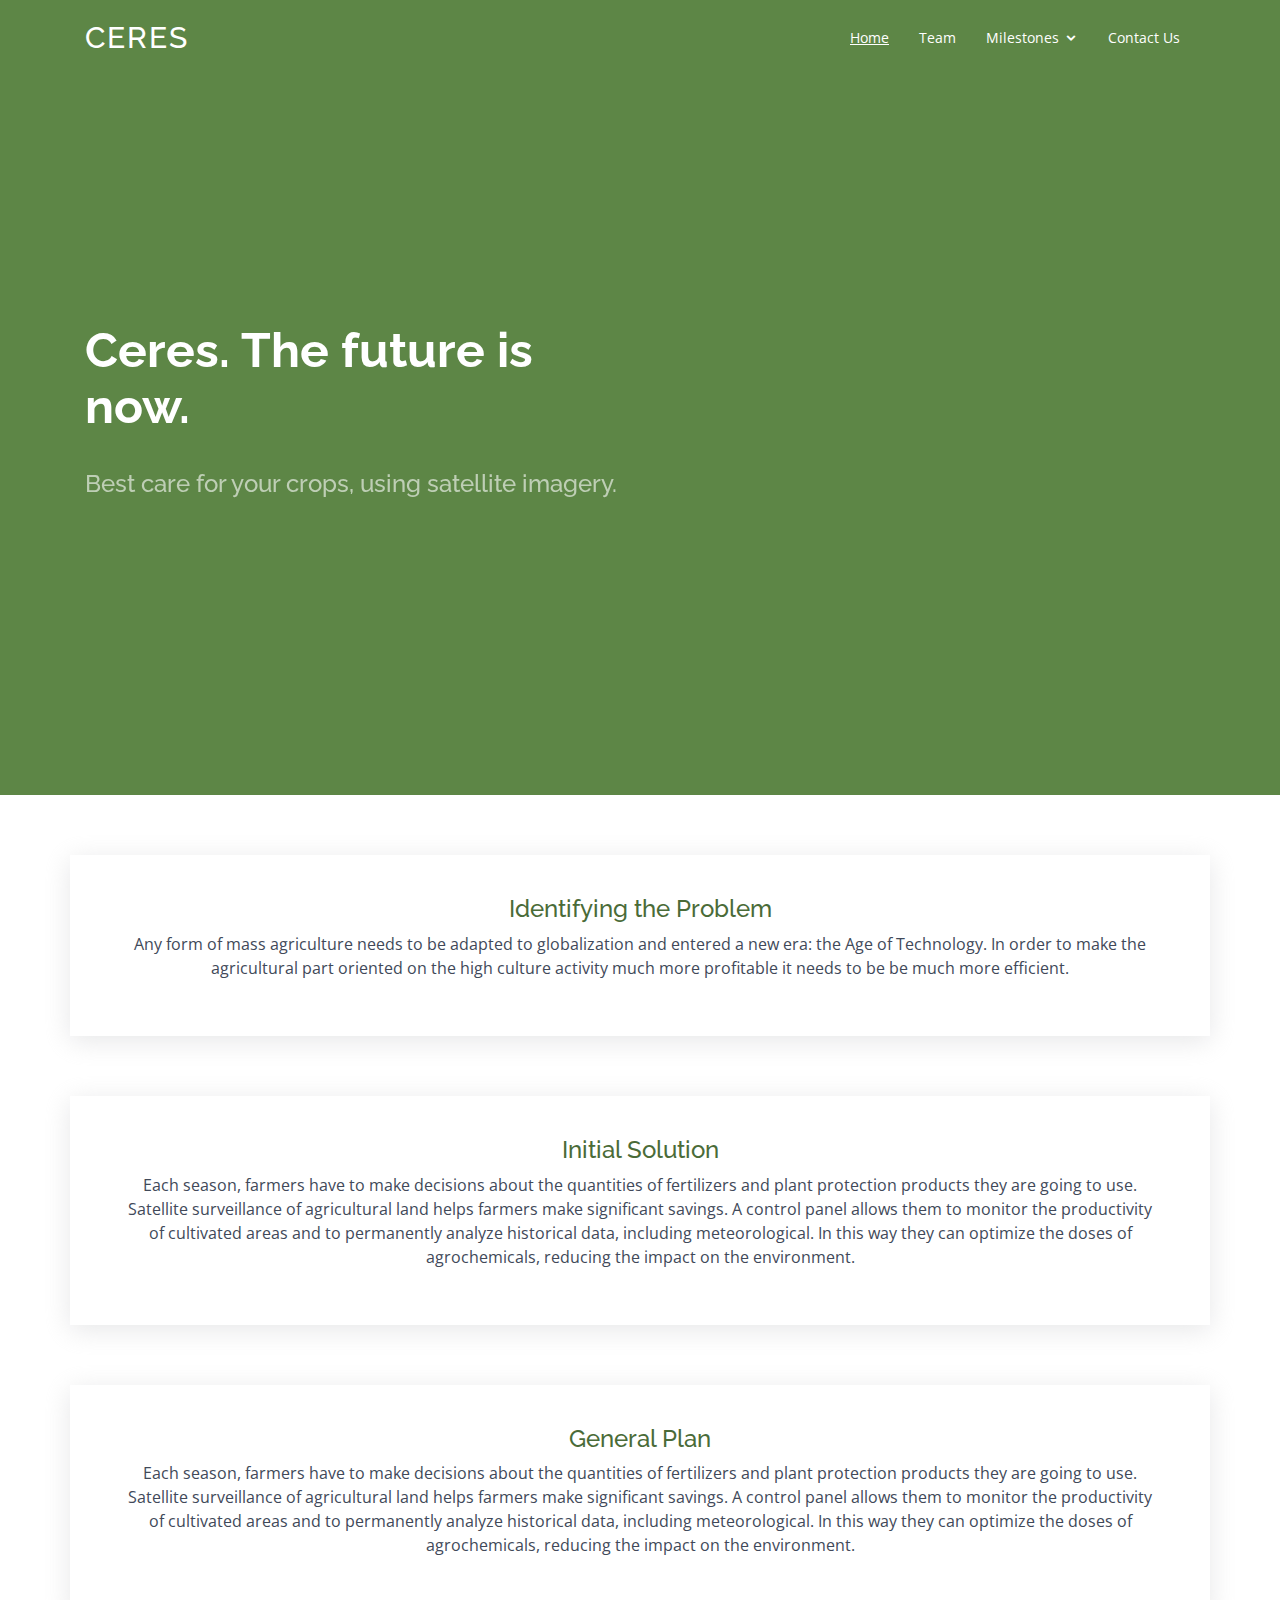
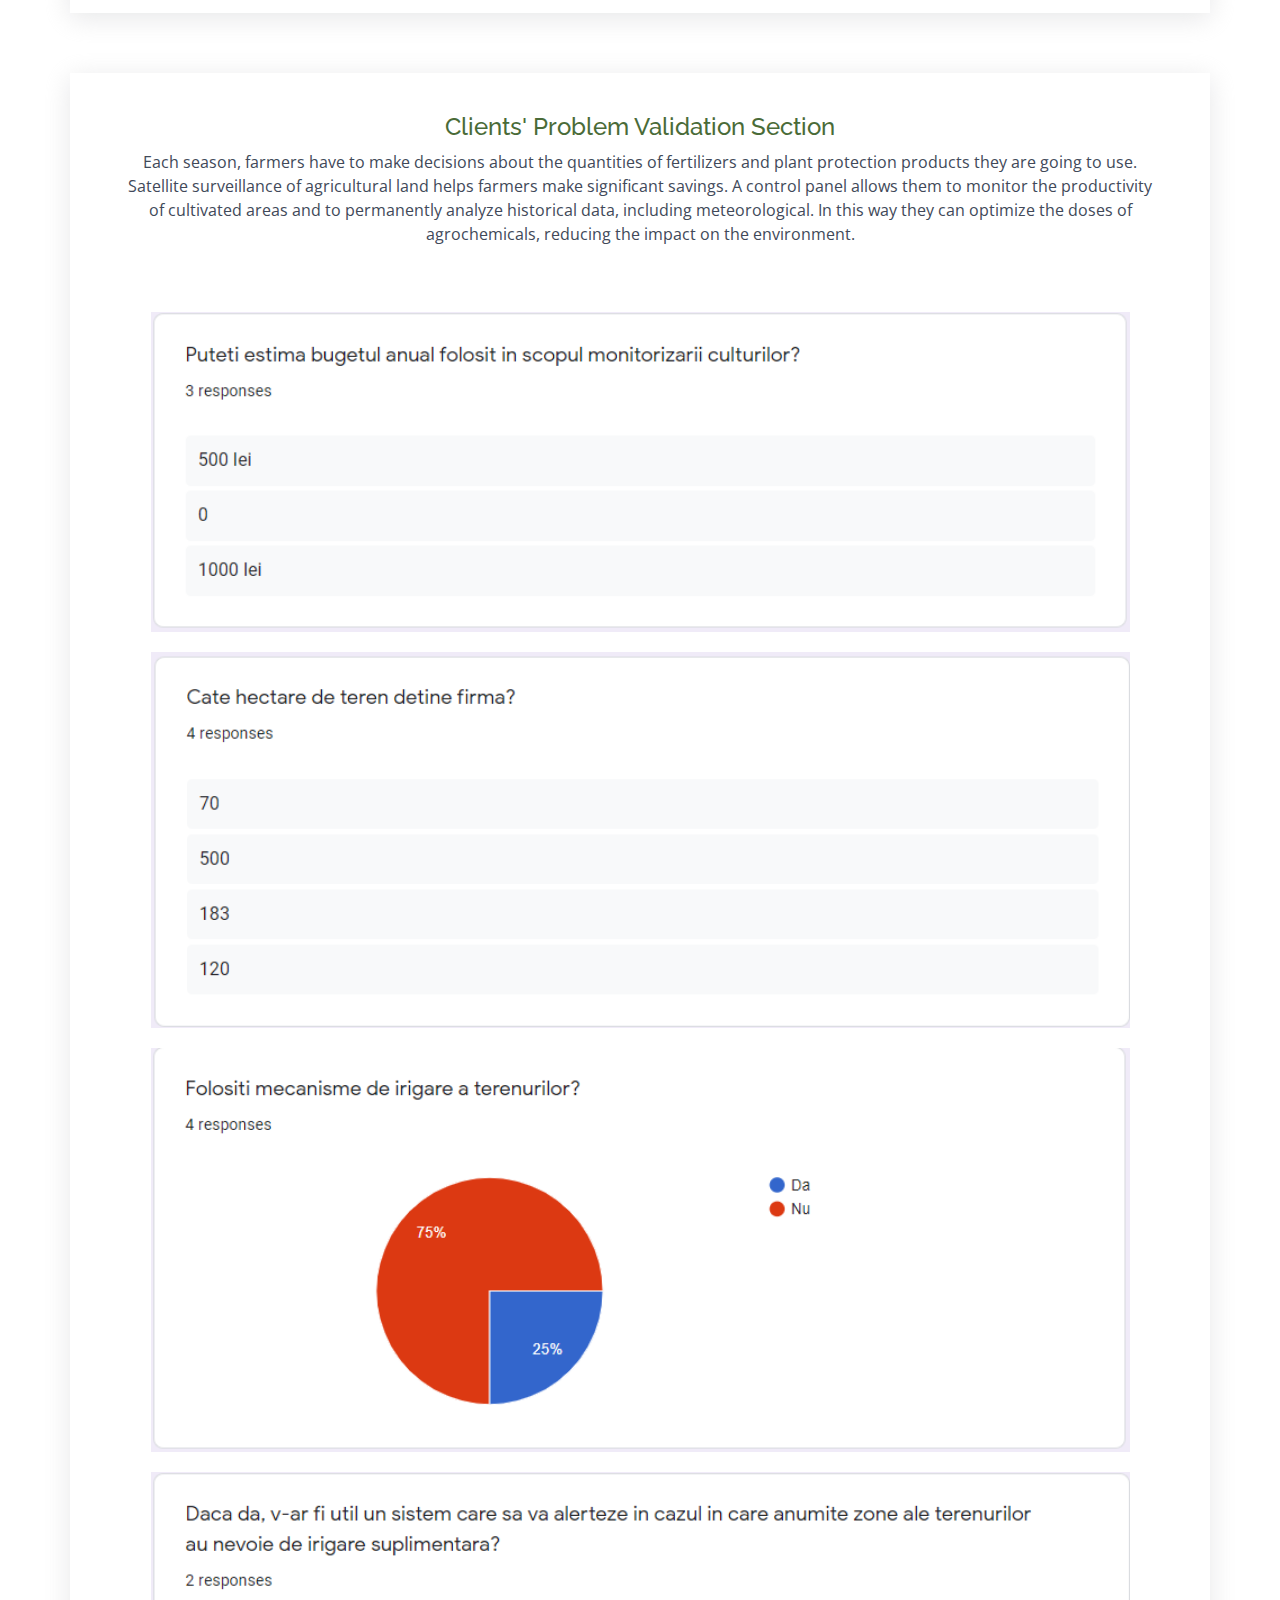
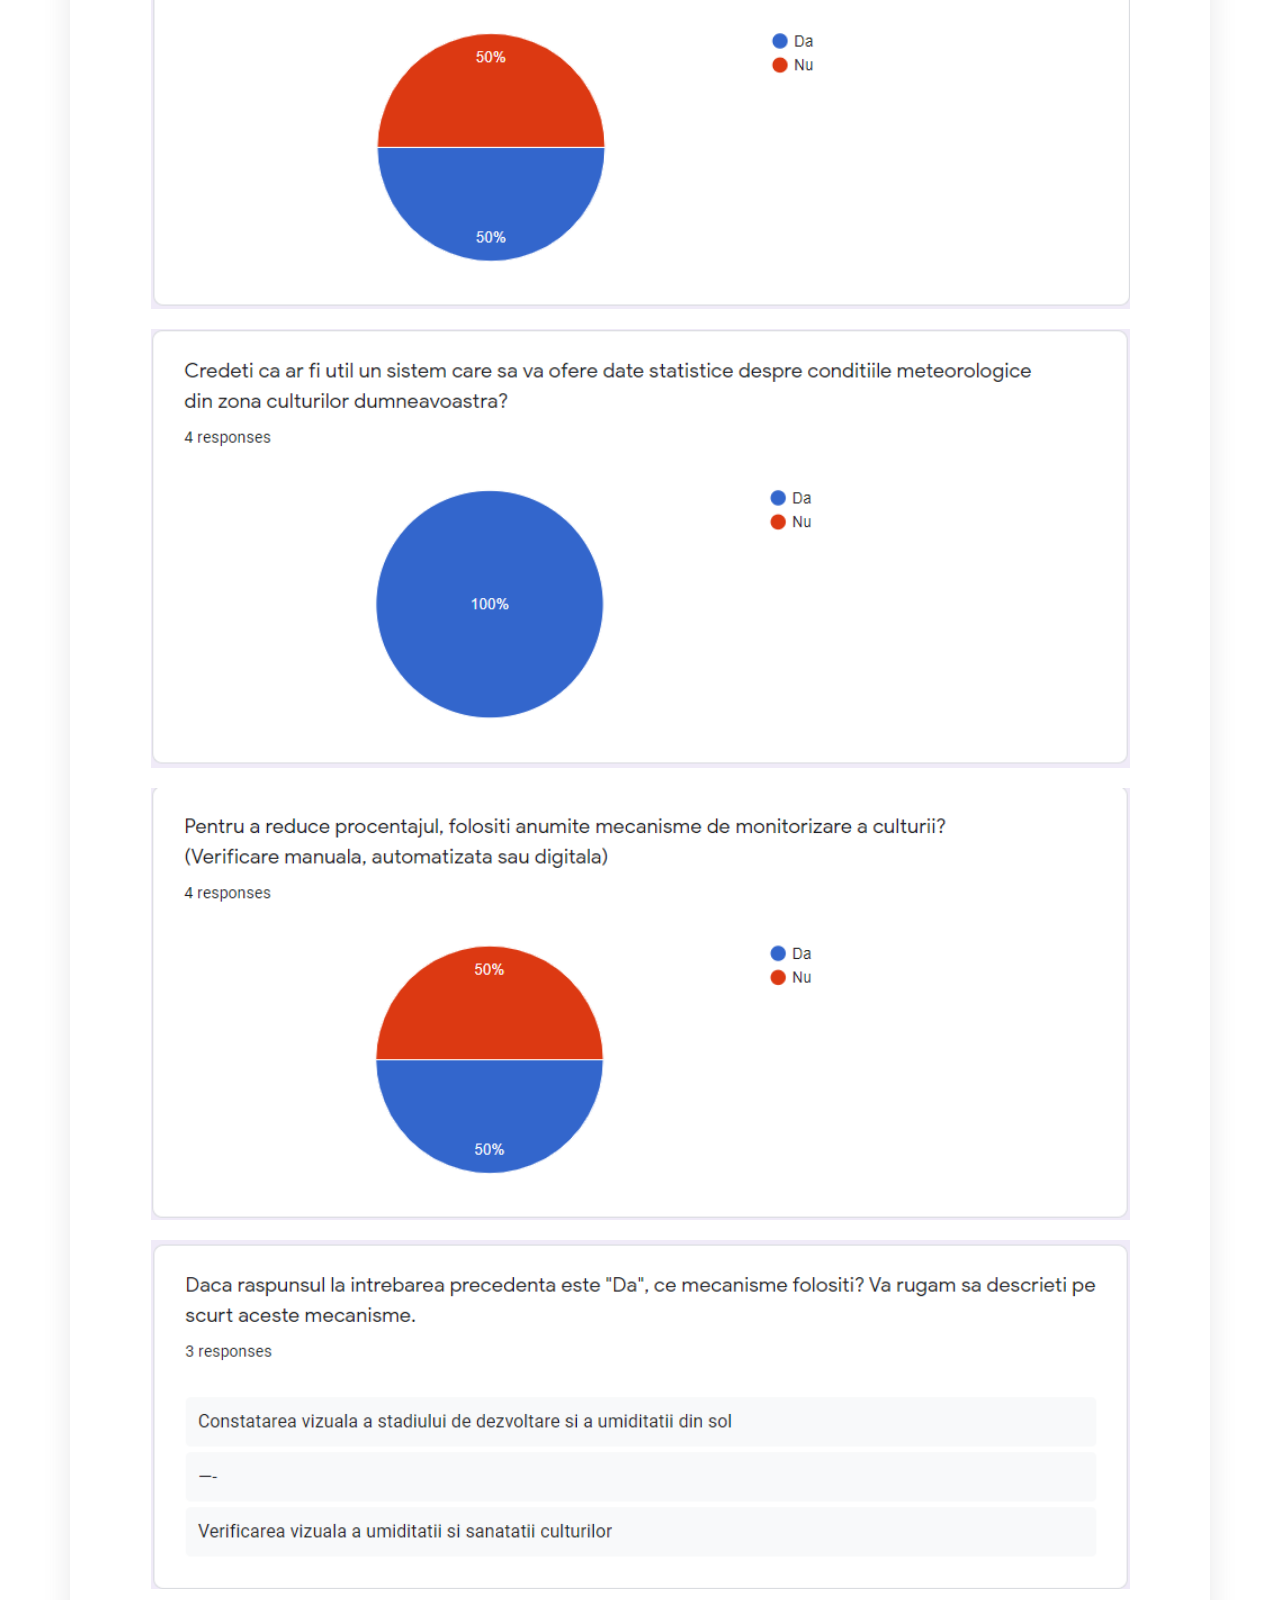
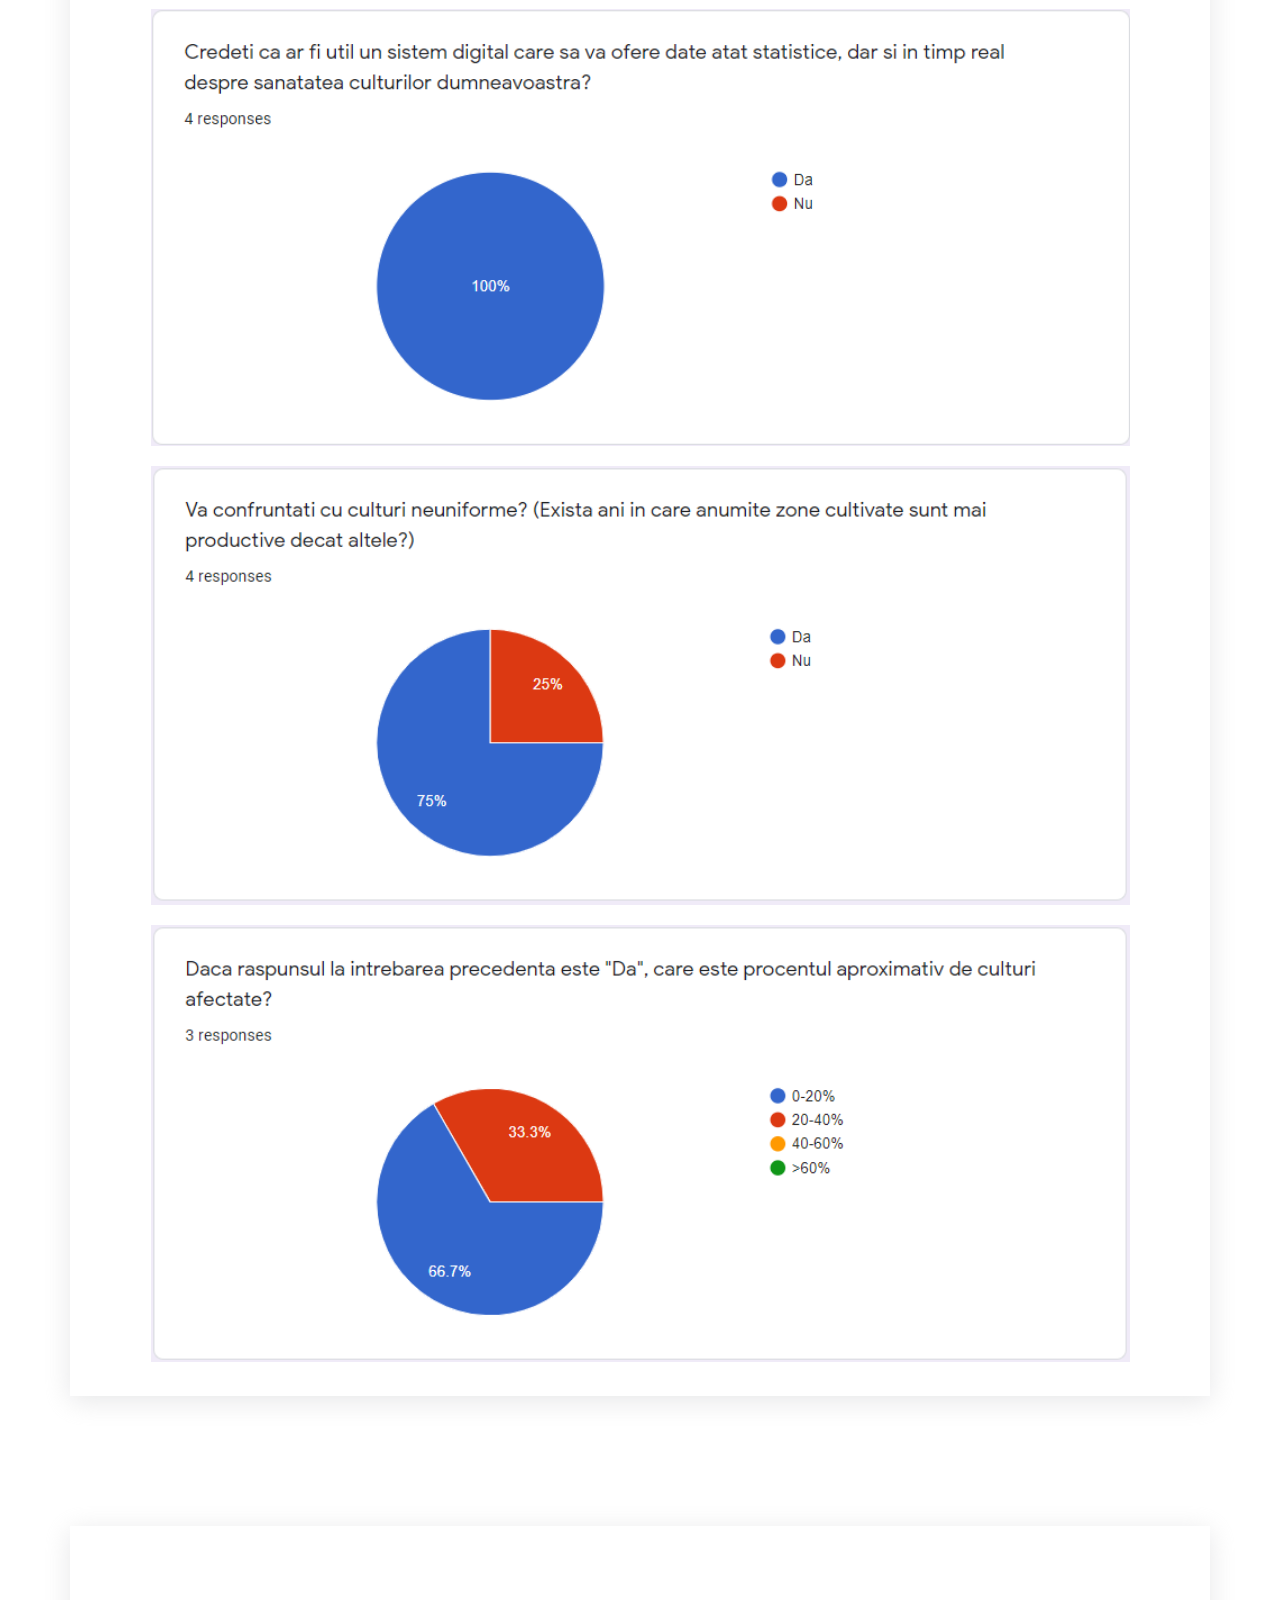
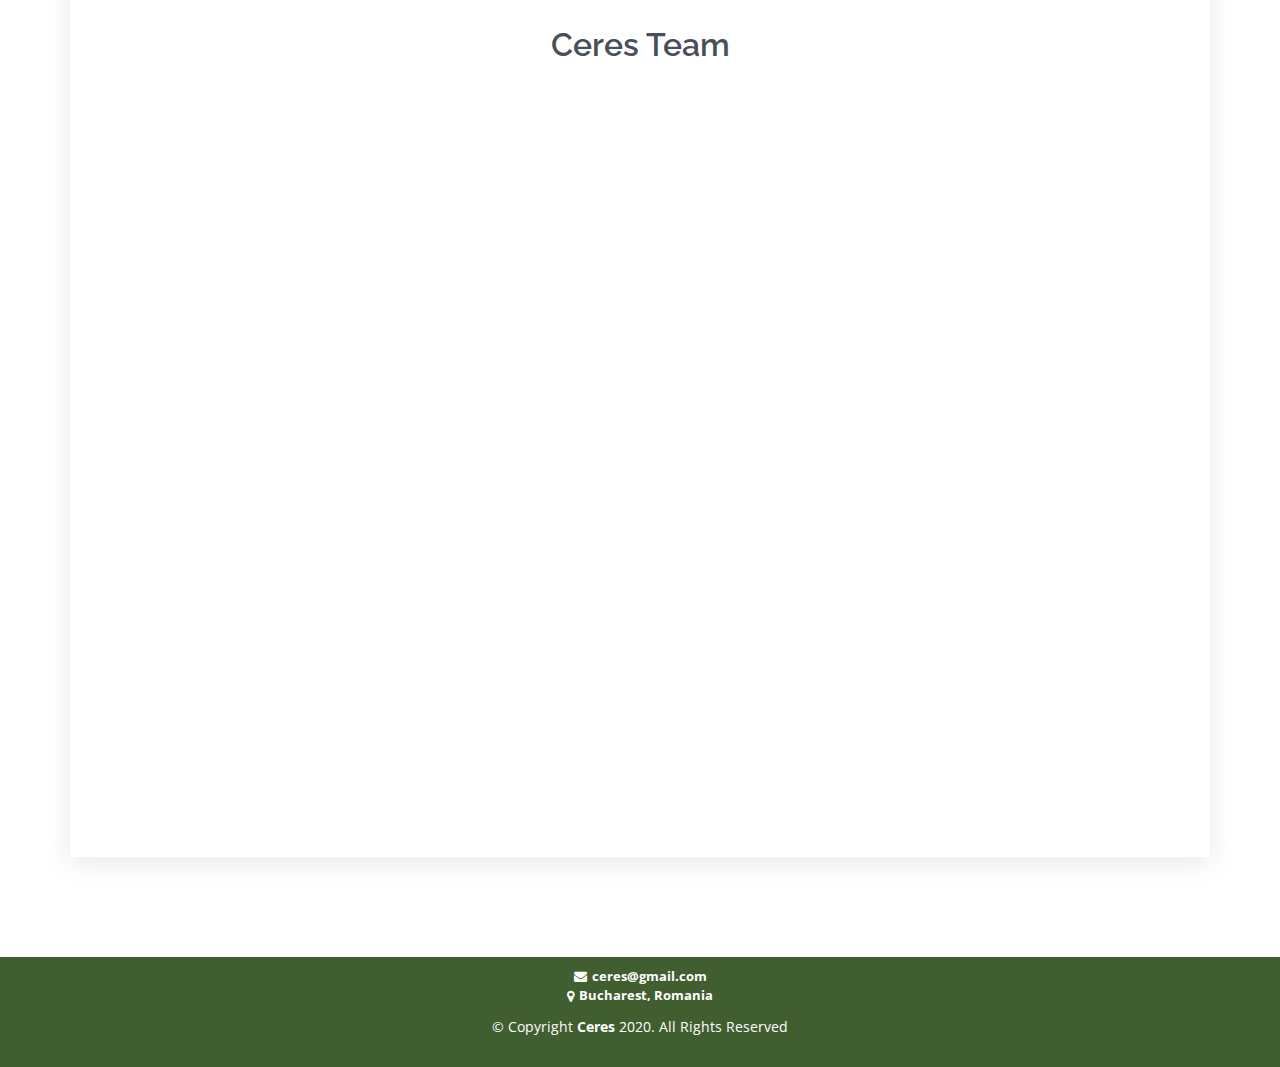
==== validation1.html @ 80e0ab97 "Milestone 2" ====
<!DOCTYPE html>
<html lang="en">

<head>
    <meta charset="utf-8" />
    <meta content="width=device-width, initial-scale=1.0" name="viewport" />

    <title>Ceres - For your crops.</title>
    <meta content="" name="description" />
    <meta content="" name="keywords" />

    <!-- Google Fonts -->
    <link
        href="https://fonts.googleapis.com/css?family=Open+Sans:300,300i,400,400i,600,600i,700,700i|Raleway:300,300i,400,400i,600,600i,700,700i,900"
        rel="stylesheet" />

    <!-- Vendor CSS Files -->
    <link href="assets/vendor/bootstrap/css/bootstrap.min.css" rel="stylesheet" />
    <link href="assets/vendor/icofont/icofont.min.css" rel="stylesheet" />
    <link href="assets/vendor/boxicons/css/boxicons.min.css" rel="stylesheet" />
    <link href="assets/vendor/animate.css/animate.min.css" rel="stylesheet" />
    <link href="assets/vendor/venobox/venobox.css" rel="stylesheet" />
    <link href="assets/vendor/owl.carousel/assets/owl.carousel.min.css" rel="stylesheet" />
    <link href="assets/vendor/aos/aos.css" rel="stylesheet" />

    <!-- Template Main CSS File -->
    <link href="assets/css/style.css" rel="stylesheet" />
    <link rel="stylesheet" href="https://cdnjs.cloudflare.com/ajax/libs/font-awesome/4.7.0/css/font-awesome.min.css" />
</head>

<body>
    <!-- ======= Header ======= -->
    <header id="header" class="fixed-top">
        <div class="container d-flex align-items-center">
            <h1 class="logo mr-auto"><a href="index.html">Ceres</a></h1>

            <nav class="nav-menu float-right d-none d-lg-block">
                <ul>
                    <li class="active"><a href="#hero">Home</a></li>
                    <li><a href="#team">Team</a></li>
                    <li class="drop-down">
                        <a href="">Milestones</a>
                        <ul>
                            <li>
                                <a href="#project-description">Project description</a>
                            </li>
                            <li><a href="validation1.html">Validation 1</a></li>
                            <li>
                                <a href="#">Wireframes and landing page</a>
                            </li>
                            <li><a href="#">User experience</a></li>
                            <li><a href="#">Validation 2</a></li>
                            <li><a href="#">Market research</a></li>
                            <li><a href="#">Rebranding for MVP</a></li>
                            <li><a href="#">Minimum Viable Product</a></li>
                            <li><a href="#">First sale</a></li>
                            <li><a href="#">Final presentation</a></li>
                        </ul>
                    </li>
                    <li><a href="#footer">Contact Us</a></li>
                </ul>
            </nav>
            <!-- .nav-menu -->
        </div>
    </header>
    <!-- End Header -->

    <section id="hero" class="d-flex align-items-center">
        <div class="container">
            <div class="row">
                <div class="col-lg-6 d-flex flex-column justify-content-center pt-4 pt-lg-0 order-2 order-lg-1"
                    data-aos="fade-up" data-aos-delay="200">
                    <h1>Ceres. The future is now.</h1>
                    <h2>Best care for your crops, using satellite imagery.</h2>
                </div>
                <div class="col-lg-6 order-1 order-lg-2 hero-img" data-aos="zoom-in" data-aos-delay="200">
                    <img src="assets/img/hero.png" class="img-fluid animated" alt="">
                </div>
            </div>
        </div>

    </section><!-- End Hero -->


    <main id="main">
        <!-- ======= Identifying the Problem Section ======= -->
        <section id="about" class="about" style="padding-bottom: 0px; text-align: center;">
            <div class="container">
                <div class="row no-gutters">

                    <div class="d-flex flex-column justify-content-center about-content">

                        <h4 class="title">
                            <a href="">Identifying the Problem</a>
                        </h4>
                        <p class="description">
                            Any form of mass agriculture needs to be adapted to globalization and entered a new era:
                            the Age of Technology. In order to make the agricultural part oriented on the high
                            culture activity much more profitable it needs to be be much more efficient.
                        </p>
                    </div>
                </div>
        </section>

        <!-- ======= Initial Solution Section ======= -->
        <section id="about" class="about" style="padding-bottom: 0px; text-align: center;">
            <div class="container">
                <div class="row no-gutters">

                    <div class="d-flex flex-column justify-content-center about-content">

                        <h4 class="title"><a href="">Initial Solution</a></h4>
                        <p class="description">
                            Each season, farmers have to make decisions about the
                            quantities of fertilizers and plant protection products
                            they are going to use. Satellite surveillance of agricultural
                            land helps farmers make significant savings. A control panel
                            allows them to monitor the productivity of cultivated areas
                            and to permanently analyze historical data, including meteorological.
                            In this way they can optimize the doses of agrochemicals, reducing
                            the impact on the environment.
                        </p>
                    </div>
                </div>
            </div>
        </section>

        <!-- ======= General Plan Section ======= -->
        <section id="about" class="about" style="padding-bottom: 0px; text-align: center;">
            <div class="container">
                <div class="row no-gutters">

                    <div class="d-flex flex-column justify-content-center about-content">
                        <h4 class="title"><a href="">General Plan</a></h4>
                        <p class="description">
                            Each season, farmers have to make decisions about the
                            quantities of fertilizers and plant protection products
                            they are going to use. Satellite surveillance of agricultural
                            land helps farmers make significant savings. A control panel
                            allows them to monitor the productivity of cultivated areas
                            and to permanently analyze historical data, including meteorological.
                            In this way they can optimize the doses of agrochemicals, reducing
                            the impact on the environment.
                        </p>
                    </div>
                </div>
            </div>
        </section>

        <!-- ======= Clients' Problem Validation Section ======= -->
        <section id="about" class="about" style="text-align: center;">
            <div class="container">
                <div class="row no-gutters">

                    <div class="d-flex flex-column justify-content-center about-content">
                        <h4 class="title"><a href="">Clients' Problem Validation Section</a></h4>
                        <p class="description">
                            Each season, farmers have to make decisions about the
                            quantities of fertilizers and plant protection products
                            they are going to use. Satellite surveillance of agricultural
                            land helps farmers make significant savings. A control panel
                            allows them to monitor the productivity of cultivated areas
                            and to permanently analyze historical data, including meteorological.
                            In this way they can optimize the doses of agrochemicals, reducing
                            the impact on the environment.
                        </p>
                    </div>
                </div>

                <div class="responses">
                    <img src="assets/img/ceres_responses/Ceres_Buget.PNG">
                    <img src="assets/img/ceres_responses/Ceres_Hectare.PNG">
                    <img src="assets/img/ceres_responses/Ceres_Irigare.PNG">
                    <img src="assets/img/ceres_responses/Ceres_Irigare_Digital.PNG">
                    <img src="assets/img/ceres_responses/Ceres_Meteo.PNG">
                    <img src="assets/img/ceres_responses/Ceres_Monitorizare.PNG">
                    <img src="assets/img/ceres_responses/Ceres_Monitorizare_Metode.PNG">
                    <img src="assets/img/ceres_responses/Ceres_Statistic.PNG">
                    <img src="assets/img/ceres_responses/Ceres_Uniform.PNG">
                    <img src="assets/img/ceres_responses/Ceres_Uniform_Percent.PNG">
                
                </br>
                </div>
            </div>

        </section>


        <!-- ======= The Team Section ======= -->
        <section id="team" class="team">
            <div class="container">
                <div class="section-title">
                    <h2>Ceres Team</h2>
                </div>

                <div class="row">
                    <div class="col-xl-3 col-lg-4 col-md-6" data-aos="fade-up">
                        <div class="member">
                            <div class="pic">
                                <img src="assets/img/team/team-1.jpeg" class="img-fluid" alt="" />
                            </div>
                            <div class="member-info">
                                <h4>Vlad Hoaghe</h4>
                                <span>Front-end developer</span>
                                <span>
                                    <i class="fa fa-envelope" style='font-size:12px'></i>
                                    <i> vlad.hoaghe@gmail.com</i>
                                </span>
                            </div>
                        </div>
                    </div>

                    <div class="col-xl-3 col-lg-4 col-md-6" data-aos="fade-up" data-aos-delay="100">
                        <div class="member">
                            <div class="pic">
                                <img src="assets/img/team/team-2.jpg" class="img-fluid" alt="" />
                            </div>
                            <div class="member-info">
                                <h4>Marian Maraloi</h4>
                                <span>Project Manager</span>
                                <span>
                                    <i class="fa fa-envelope" style='font-size:12px'></i>
                                    <i>marian_maraloi@yahoo.com</i>
                                </span>
                            </div>
                        </div>
                    </div>

                    <div class="col-xl-3 col-lg-4 col-md-6" data-aos="fade-up" data-aos-delay="200">
                        <div class="member">
                            <div class="pic">
                                <img src="assets/img/team/team-3.jpg" class="img-fluid" alt="" />
                            </div>
                            <div class="member-info">
                                <h4>Larisa Matei</h4>
                                <span>Back-end developer</span>
                                <span>
                                    <i class="fa fa-envelope" style='font-size:12px'></i>
                                    <i>larisamatei396@gmail.com</i>
                                </span>
                            </div>
                        </div>
                    </div>

                    <div class="row">
                        <div class="col-xl-3 col-lg-4 col-md-6" data-aos="fade-up" data-aos-delay="300">
                            <div class="member">
                                <div class="pic">
                                    <img src="assets/img/team/team-4.jpg" class="img-fluid" alt="" />
                                </div>
                                <div class="member-info">
                                    <h4>Anca Suliman</h4>
                                    <span>Front-end developer</span>
                                    <span>
                                        <i class="fa fa-envelope" style='font-size:12px'></i>
                                        <i>anca.suliman15@gmail.com</i>
                                    </span>
                                </div>
                            </div>
                        </div>

                        <div class="col-xl-3 col-lg-4 col-md-6" data-aos="fade-up" data-aos-delay="300">
                            <div class="member">
                                <div class="pic">
                                    <img src="assets/img/team/team-5.jpg" class="img-fluid" alt="" />
                                </div>
                                <div class="member-info">
                                    <h4>Matei Tiţa</h4>
                                    <span>Front-end developer</span>
                                    <span>
                                        <i class="fa fa-envelope" style='font-size:12px'></i>
                                        <i>matei.tita97@gmail.com</i>
                                    </span>
                                </div>
                            </div>
                        </div>

                        <div class="col-xl-3 col-lg-4 col-md-6" data-aos="fade-up" data-aos-delay="300">
                            <div class="member">
                                <div class="pic">
                                    <img src="assets/img/team/team-6.jpg" class="img-fluid" alt="" />
                                </div>
                                <div class="member-info">
                                    <h4>Cătălin Vâjâială-Tomici</h4>
                                    <span>Back-end developer</span>
                                    <span>
                                        <i class="fa fa-envelope" style="font-size: 12px;"></i>
                                        <i>catalin.vajaiala@gmail.com</i>
                                    </span>
                                </div>
                            </div>
                        </div>
                    </div>
                </div>
            </div>
        </section>
        <!-- End Our Team Section -->
    </main>
    <!-- End #main -->

    <!-- ======= Footer ======= -->
    <footer id="footer">
        <div class="container">
            <div class="contact" style="padding-top: 10px">
                <i class="fa fa-envelope" style="padding-right: 5px"></i>
                <dt>ceres@gmail.com</dt>
            </div>
            <div class="contact">
                <i class="fa fa-map-marker" style="padding-right: 5px"></i>
                <dt>Bucharest, Romania</dt>
            </div>
            <div class="copyright">
                &copy; Copyright <strong><span>Ceres</span></strong> 2020.
                All Rights Reserved
            </div>
        </div>
    </footer>
    <!-- End Footer -->

    <a href="#" class="back-to-top"><i class="icofont-simple-up"></i></a>

    <!-- Vendor JS Files -->
    <script src="assets/vendor/jquery/jquery.min.js"></script>
    <script src="assets/vendor/bootstrap/js/bootstrap.bundle.min.js"></script>
    <script src="assets/vendor/jquery.easing/jquery.easing.min.js"></script>
    <script src="assets/vendor/php-email-form/validate.js"></script>
    <script src="assets/vendor/jquery-sticky/jquery.sticky.js"></script>
    <script src="assets/vendor/venobox/venobox.min.js"></script>
    <script src="assets/vendor/waypoints/jquery.waypoints.min.js"></script>
    <script src="assets/vendor/counterup/counterup.min.js"></script>
    <script src="assets/vendor/owl.carousel/owl.carousel.min.js"></script>
    <script src="assets/vendor/isotope-layout/isotope.pkgd.min.js"></script>
    <script src="assets/vendor/aos/aos.js"></script>

    <!-- Template Main JS File -->
    <script src="assets/js/main.js"></script>
</body>

</html>
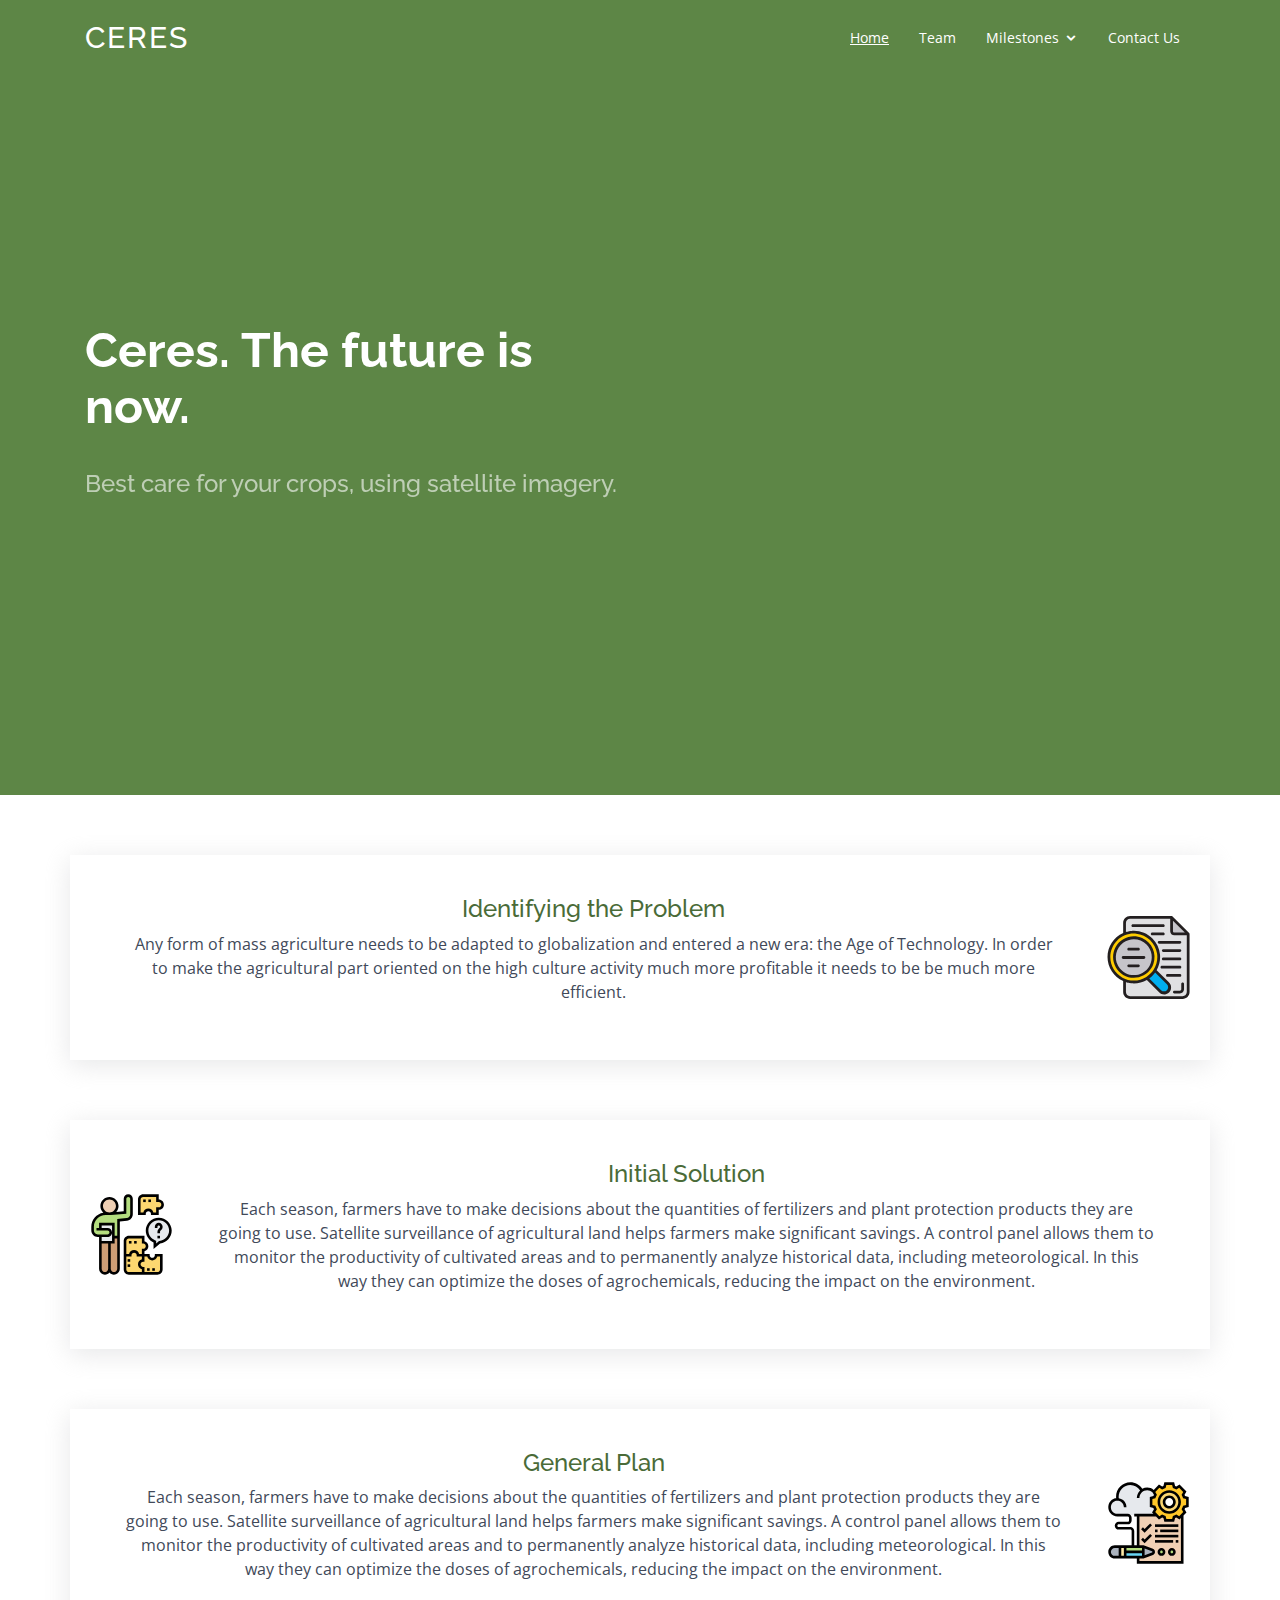
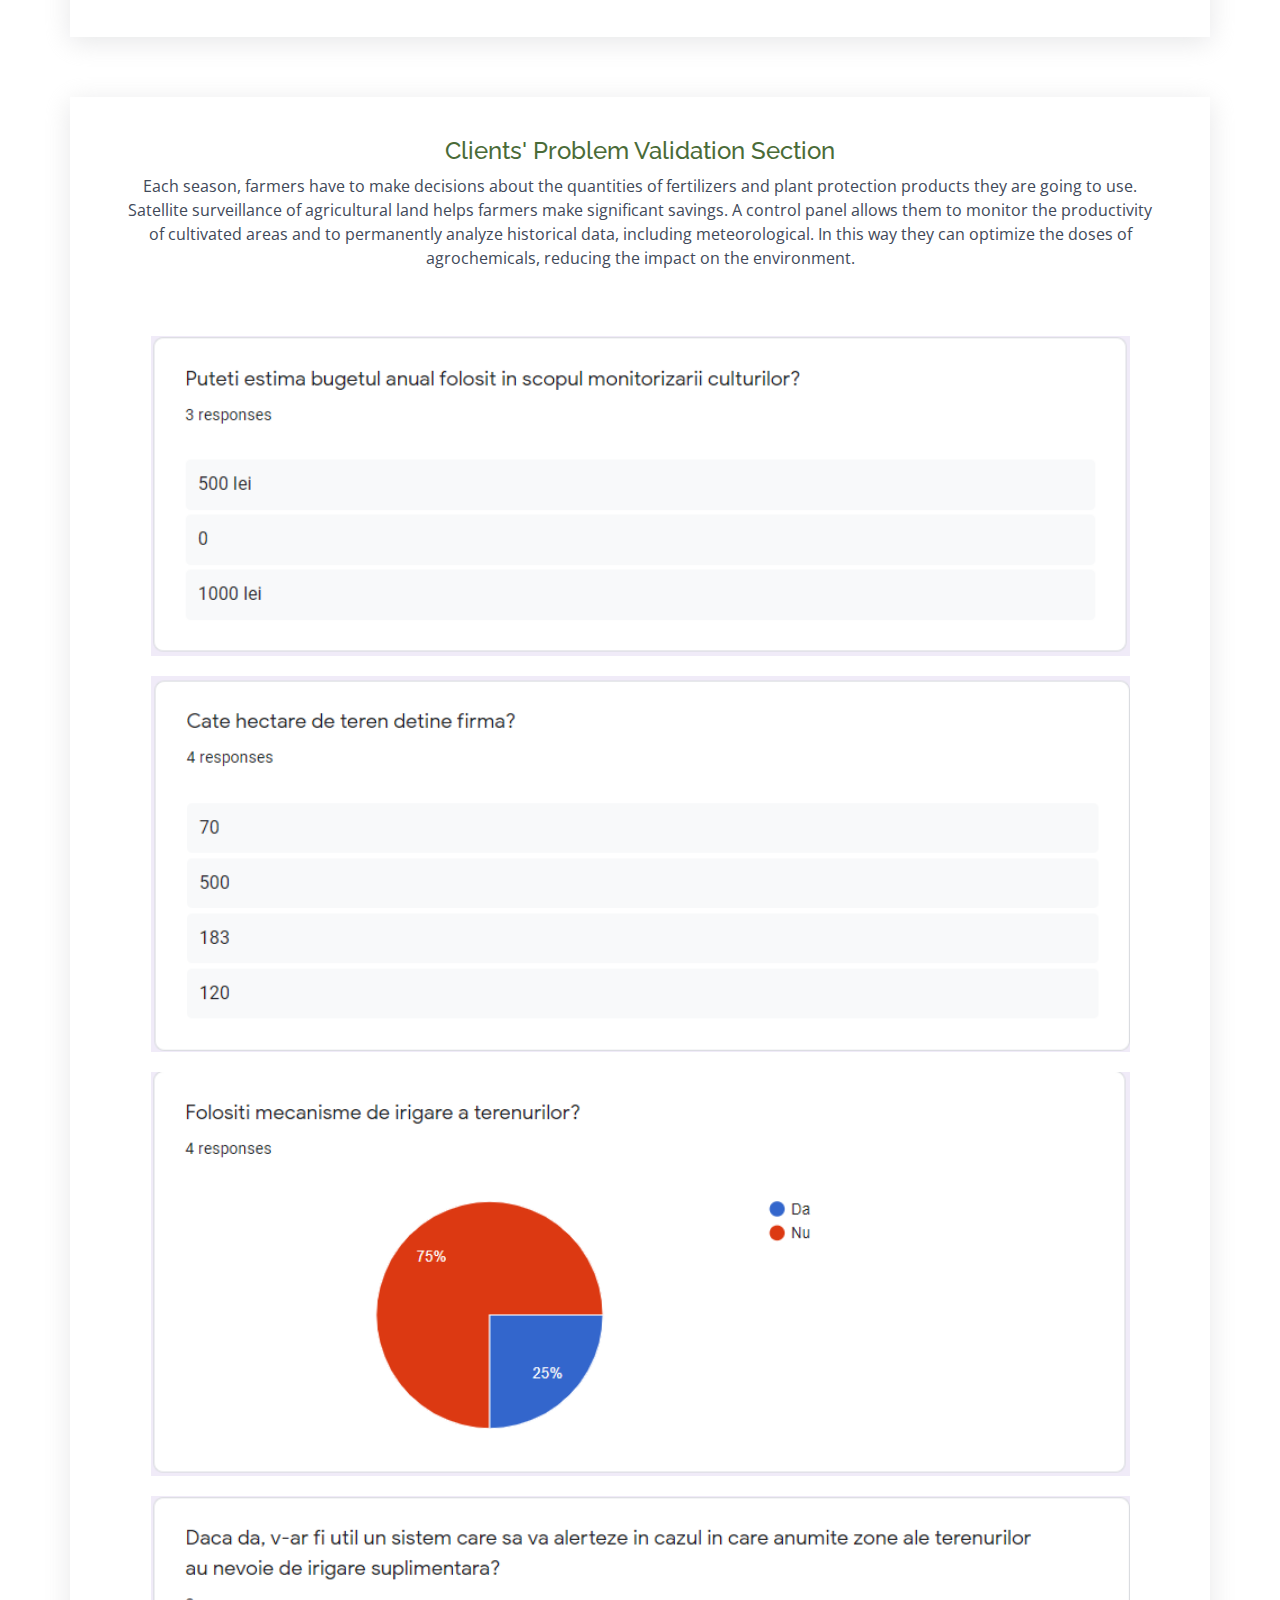
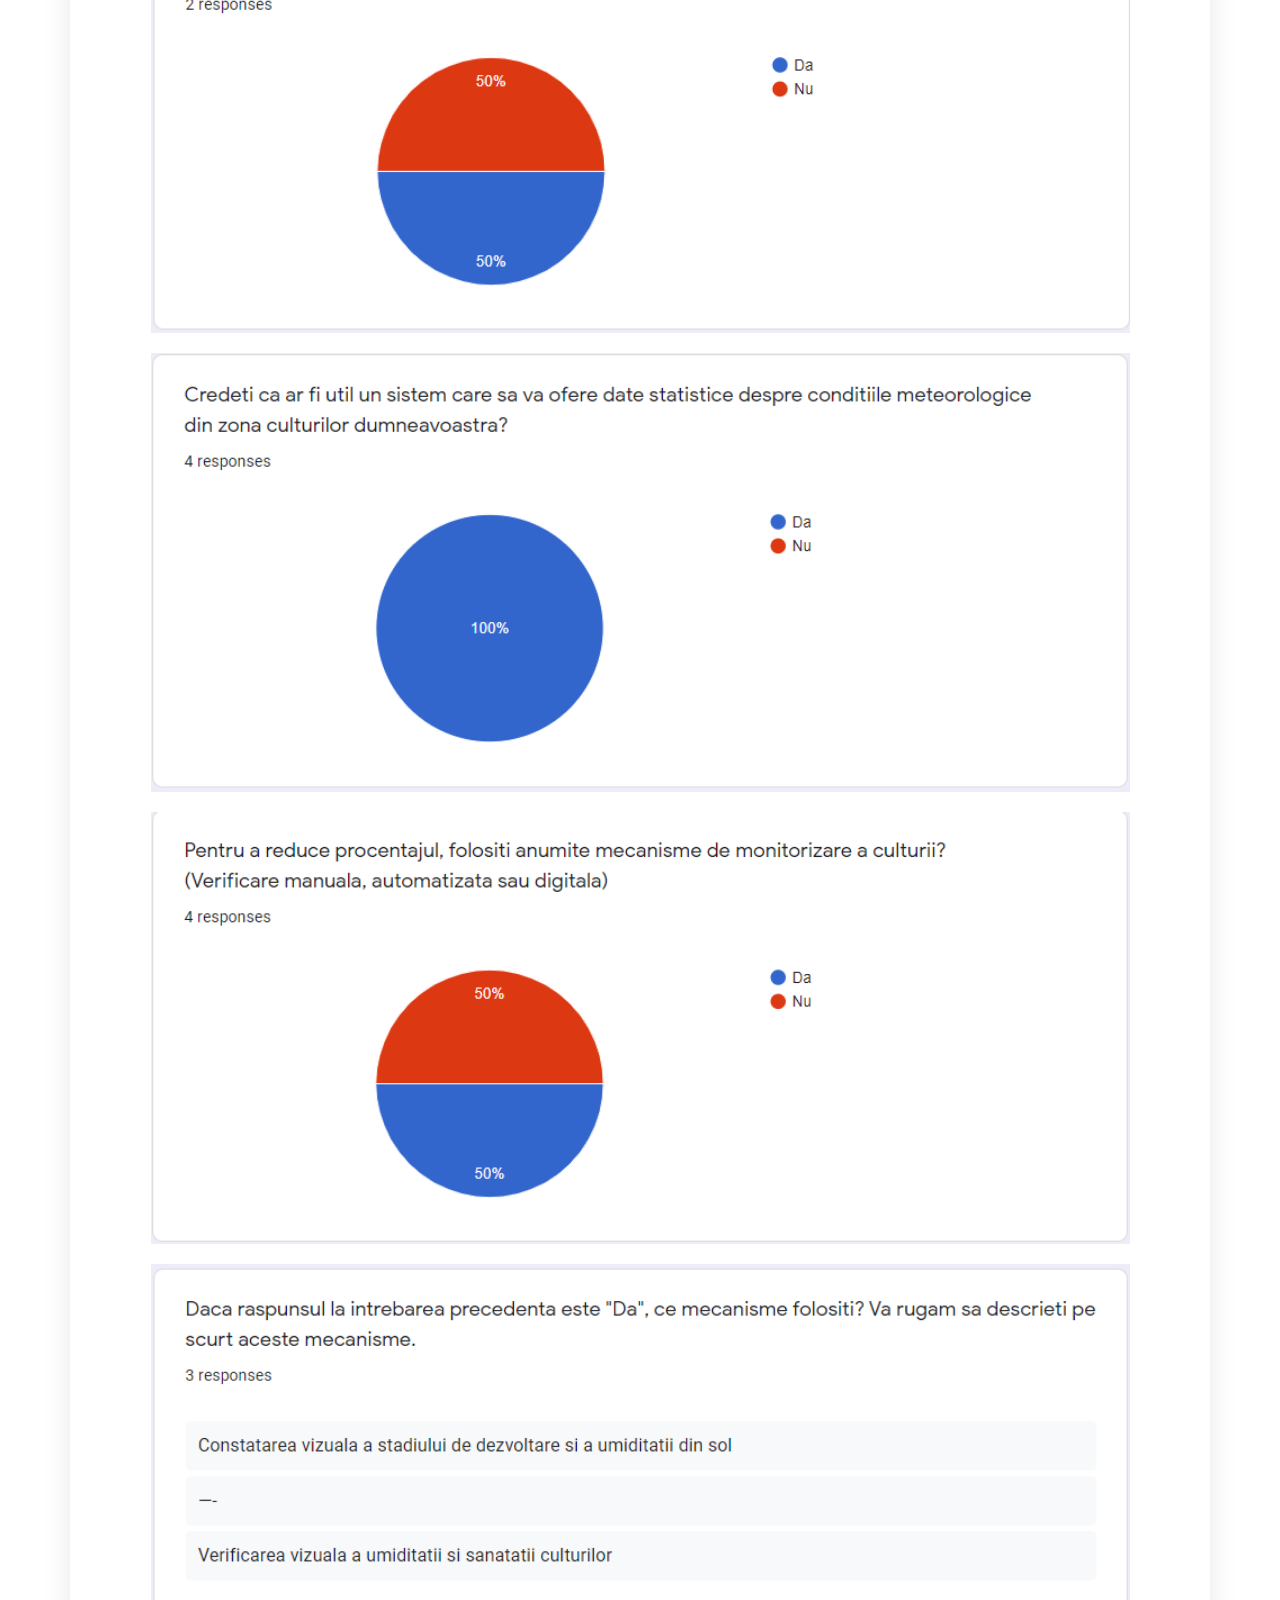
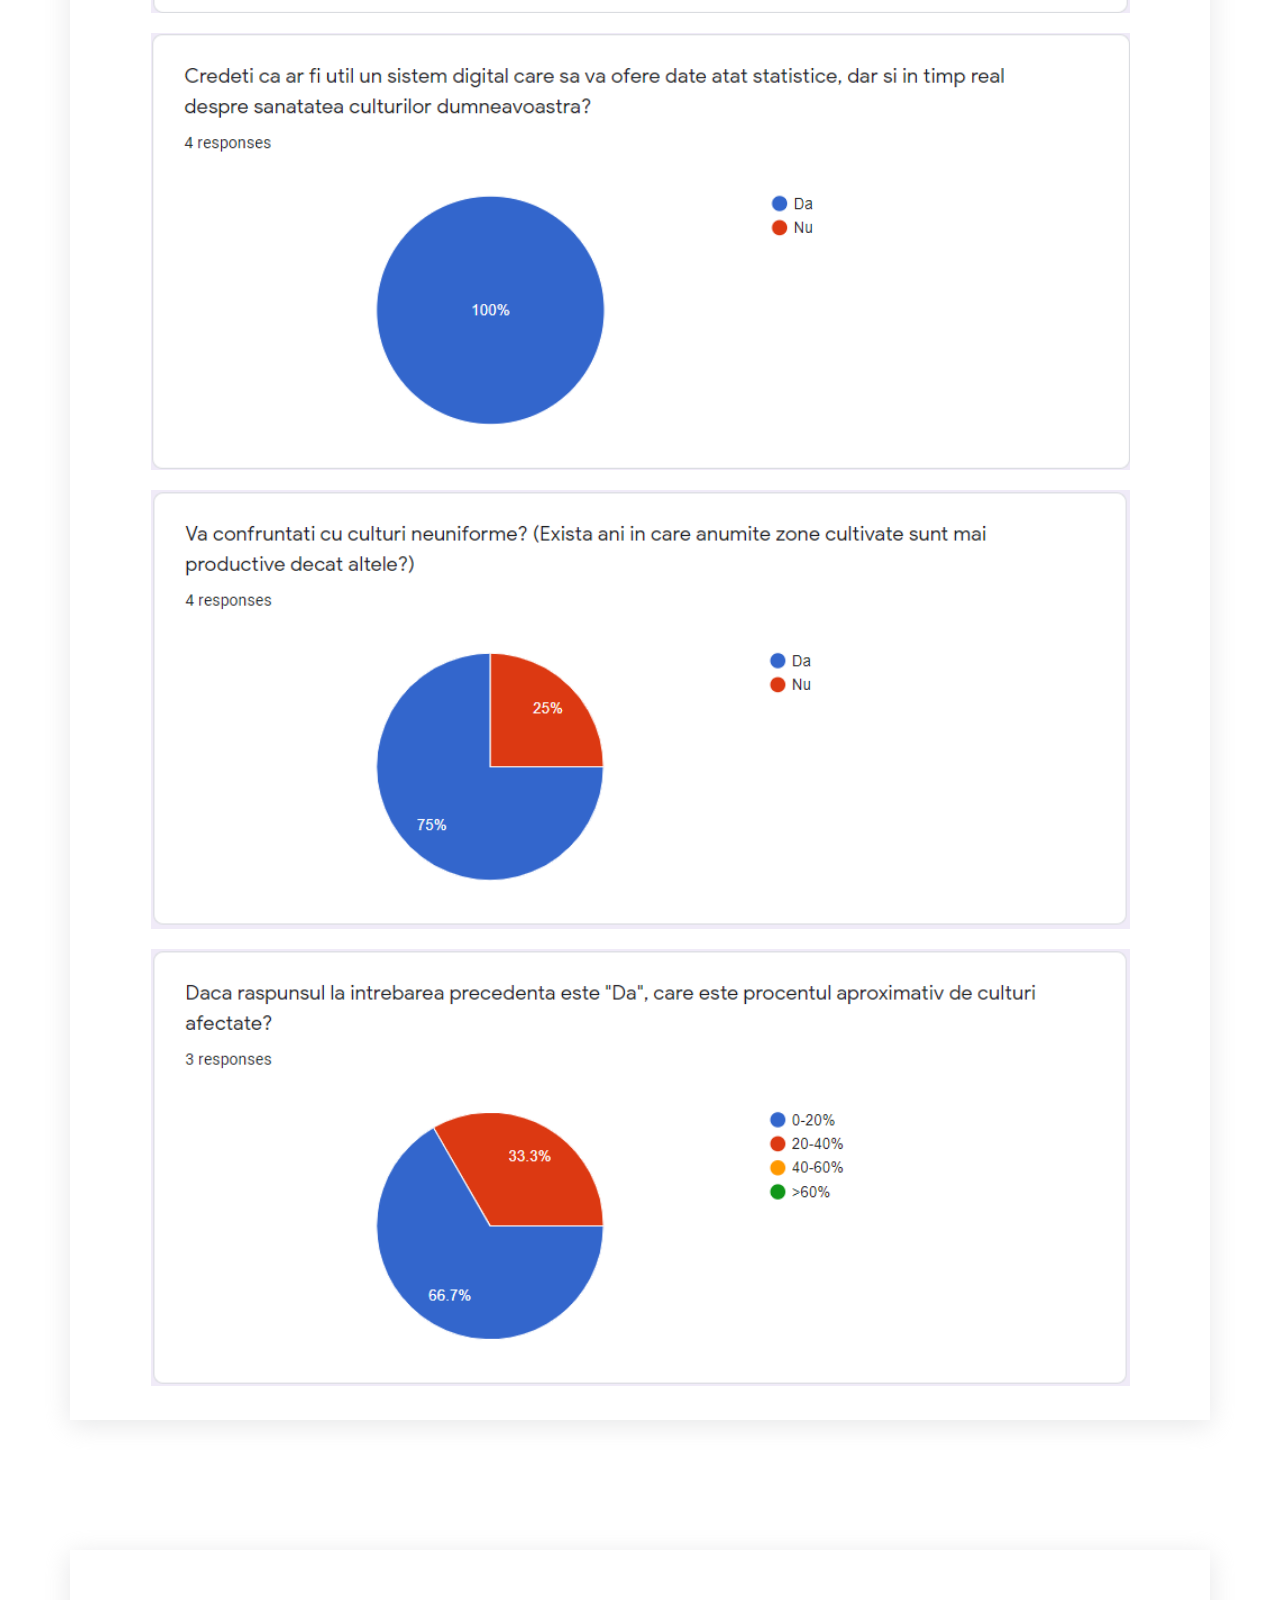
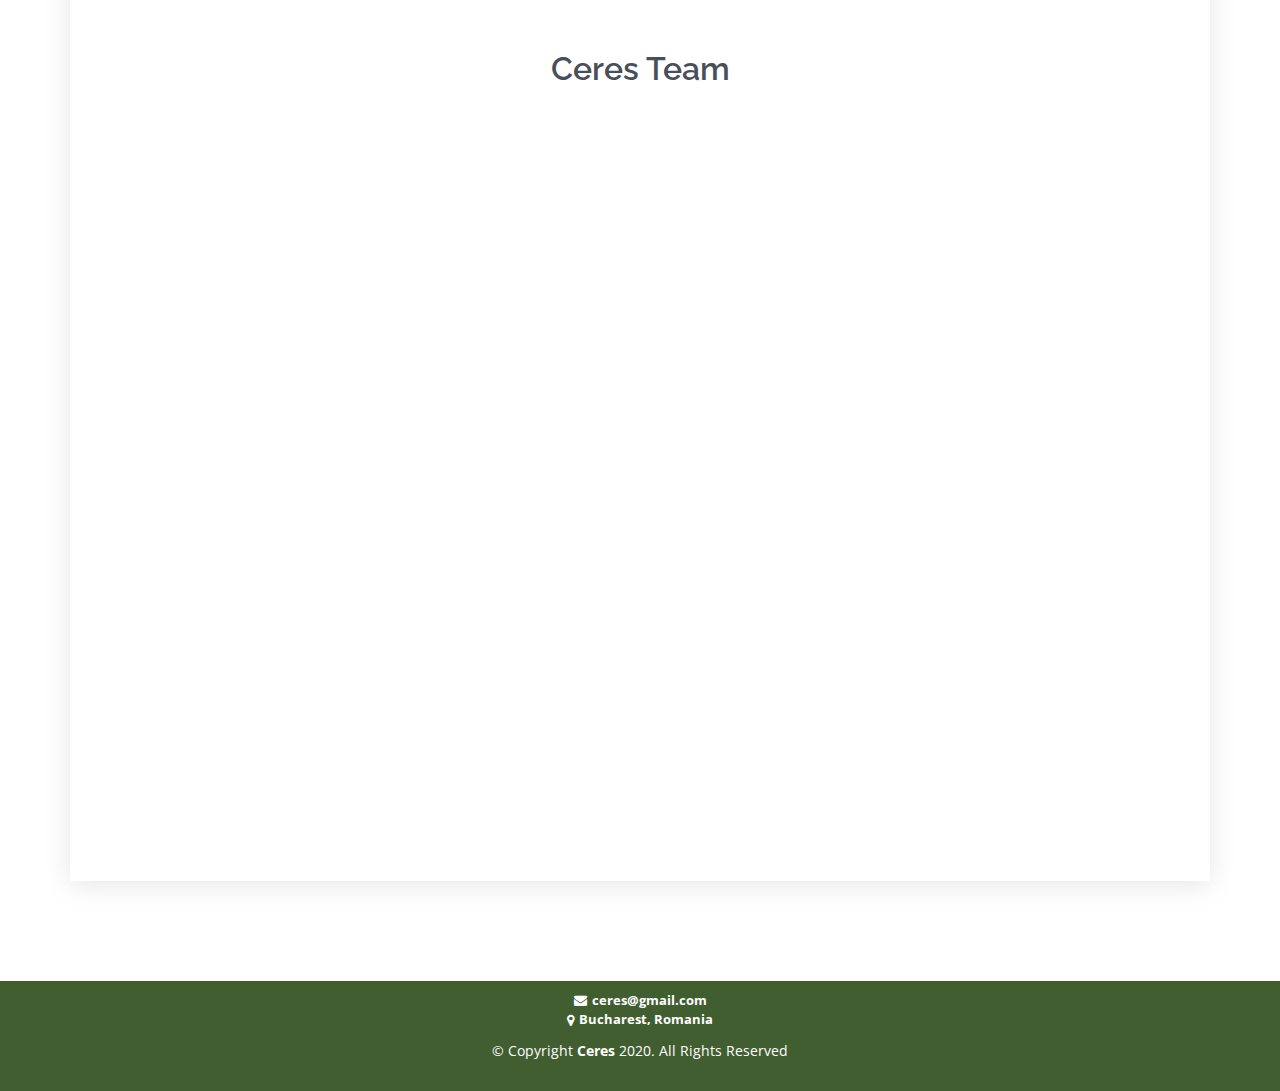
==== commit 11e3c571: "Milestone 2" ====
--- a/validation1.html
+++ b/validation1.html
@@ -87,9 +87,7 @@
         <section id="about" class="about" style="padding-bottom: 0px; text-align: center;">
             <div class="container">
                 <div class="row no-gutters">
-
-                    <div class="d-flex flex-column justify-content-center about-content">
-
+                    <div class="col-sm-11 d-flex flex-column justify-content-center about-content">
                         <h4 class="title">
                             <a href="">Identifying the Problem</a>
                         </h4>
@@ -99,16 +97,21 @@
                             culture activity much more profitable it needs to be be much more efficient.
                         </p>
                     </div>
-                </div>
+                    <div class="col-sm-1 video-box">
+                        <img src="assets/img/icons/analyze.svg" class="img-fluid" alt="" />
+                    </div>
+                </div>
+            </div>
         </section>
 
         <!-- ======= Initial Solution Section ======= -->
         <section id="about" class="about" style="padding-bottom: 0px; text-align: center;">
             <div class="container">
                 <div class="row no-gutters">
-
-                    <div class="d-flex flex-column justify-content-center about-content">
-
+                    <div class="col-sm-1 video-box">
+                        <img src="assets/img/icons/initial_solution.svg" class="img-fluid" alt="" />
+                    </div>
+                    <div class="col-sm-11 d-flex flex-column justify-content-center about-content">
                         <h4 class="title"><a href="">Initial Solution</a></h4>
                         <p class="description">
                             Each season, farmers have to make decisions about the
@@ -129,8 +132,7 @@
         <section id="about" class="about" style="padding-bottom: 0px; text-align: center;">
             <div class="container">
                 <div class="row no-gutters">
-
-                    <div class="d-flex flex-column justify-content-center about-content">
+                    <div class="col-sm-11 d-flex flex-column justify-content-center about-content">
                         <h4 class="title"><a href="">General Plan</a></h4>
                         <p class="description">
                             Each season, farmers have to make decisions about the
@@ -142,6 +144,9 @@
                             In this way they can optimize the doses of agrochemicals, reducing
                             the impact on the environment.
                         </p>
+                    </div>
+                    <div class="col-sm-1 video-box">
+                        <img src="assets/img/icons/general_plan.svg" class="img-fluid" alt="" />
                     </div>
                 </div>
             </div>
@@ -178,8 +183,8 @@
                     <img src="assets/img/ceres_responses/Ceres_Statistic.PNG">
                     <img src="assets/img/ceres_responses/Ceres_Uniform.PNG">
                     <img src="assets/img/ceres_responses/Ceres_Uniform_Percent.PNG">
-                
-                </br>
+
+                    </br>
                 </div>
             </div>
 
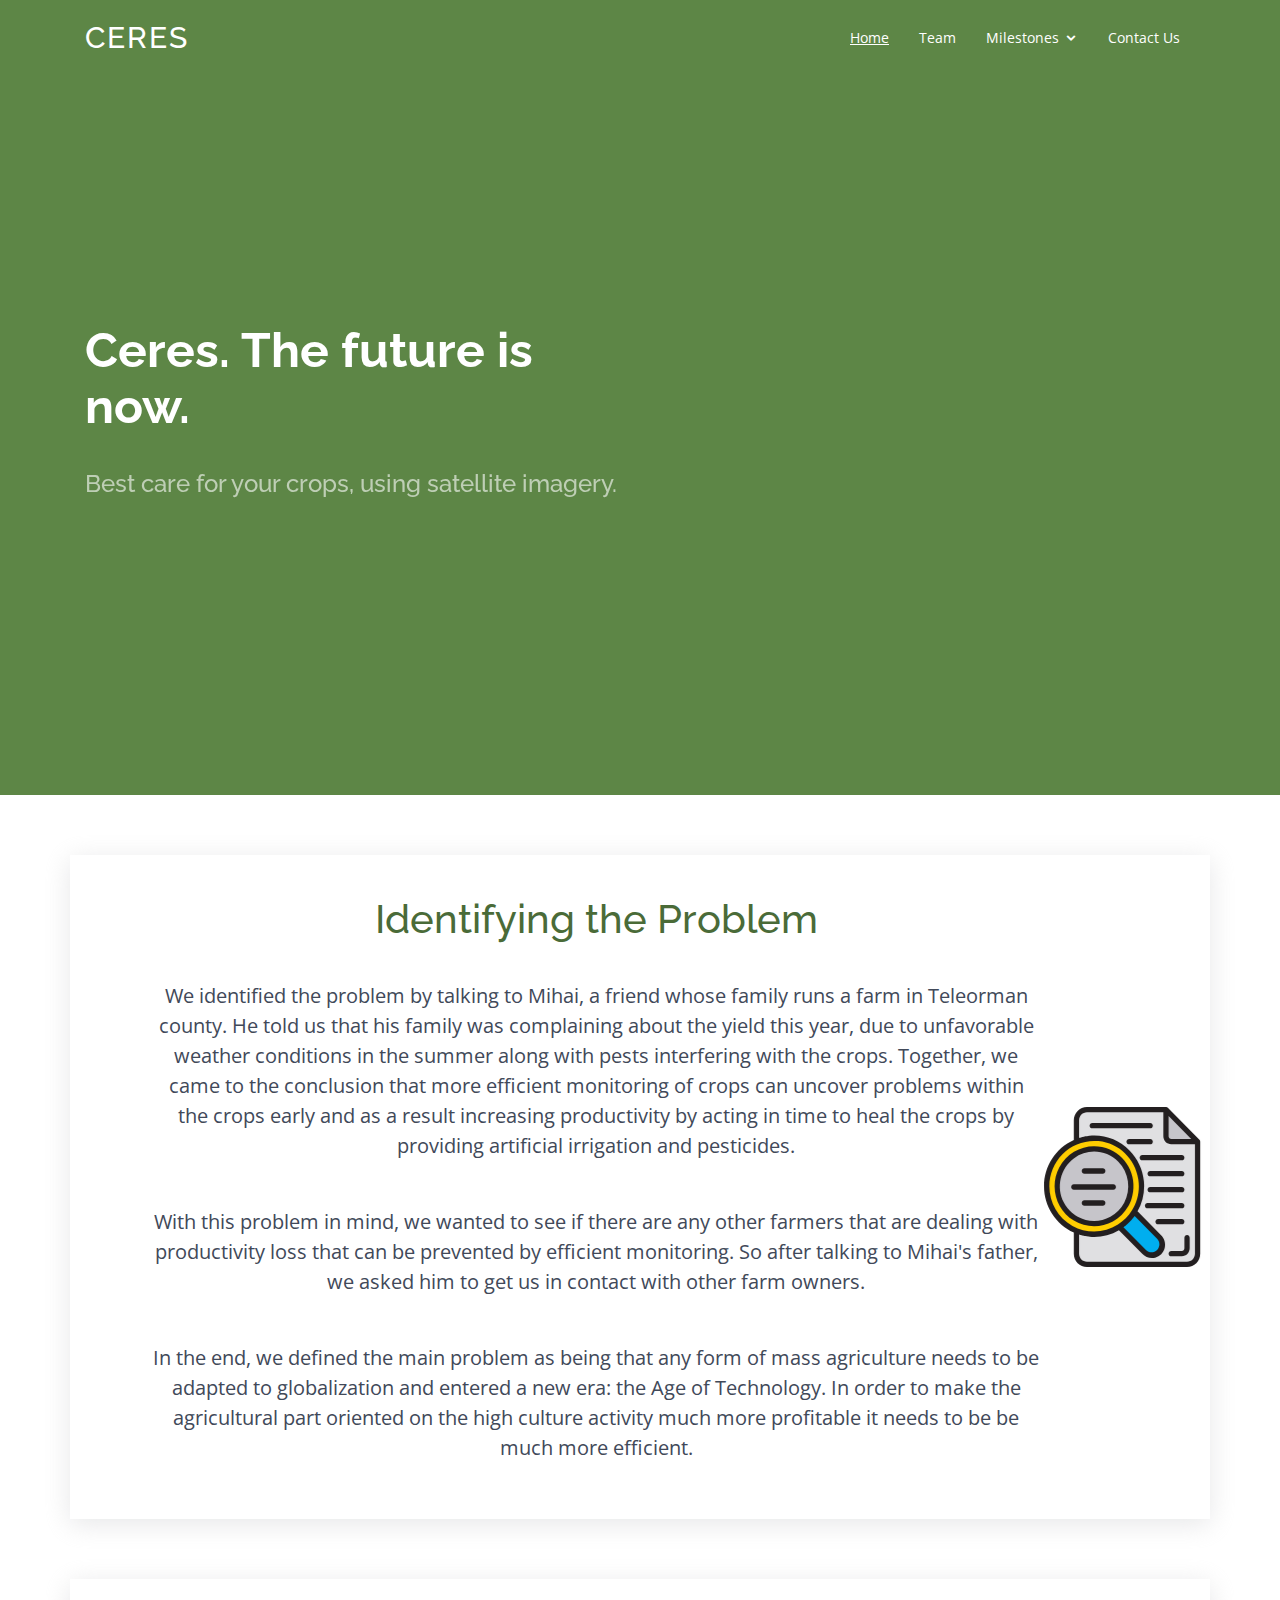
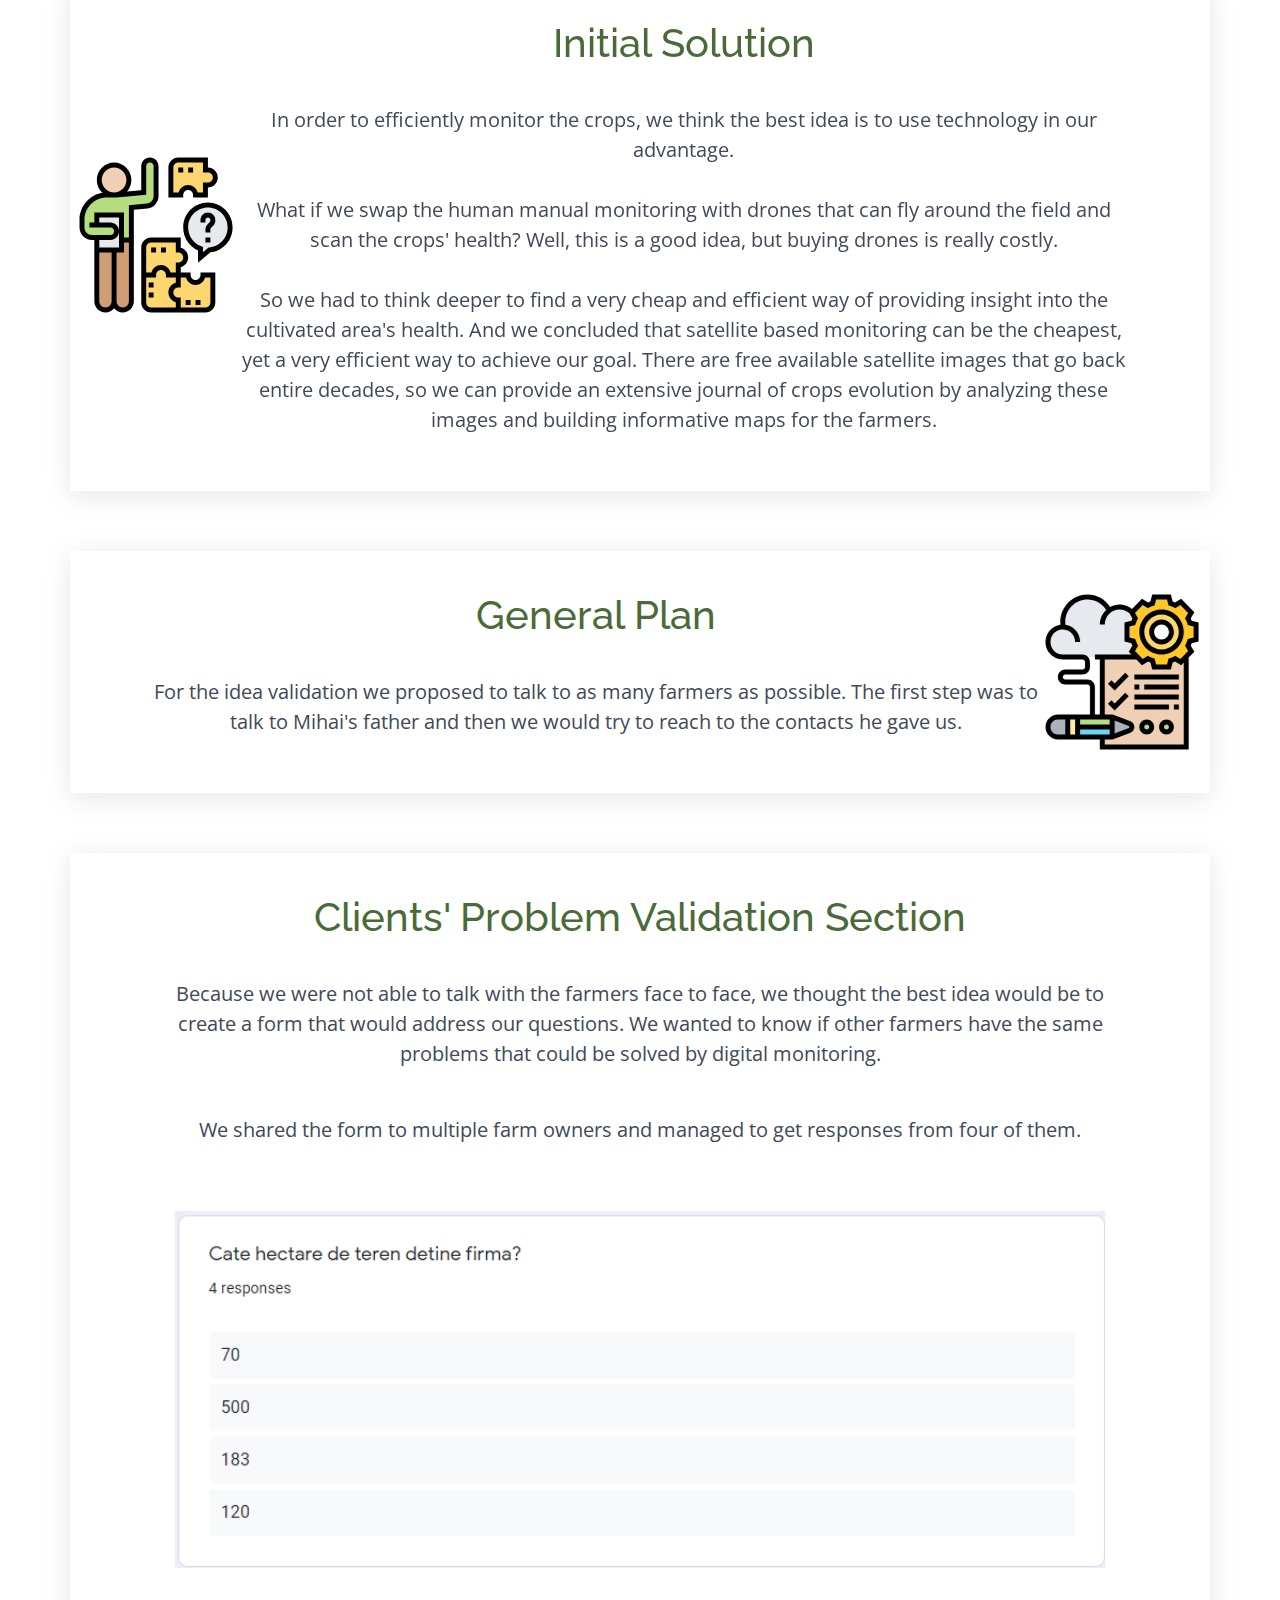
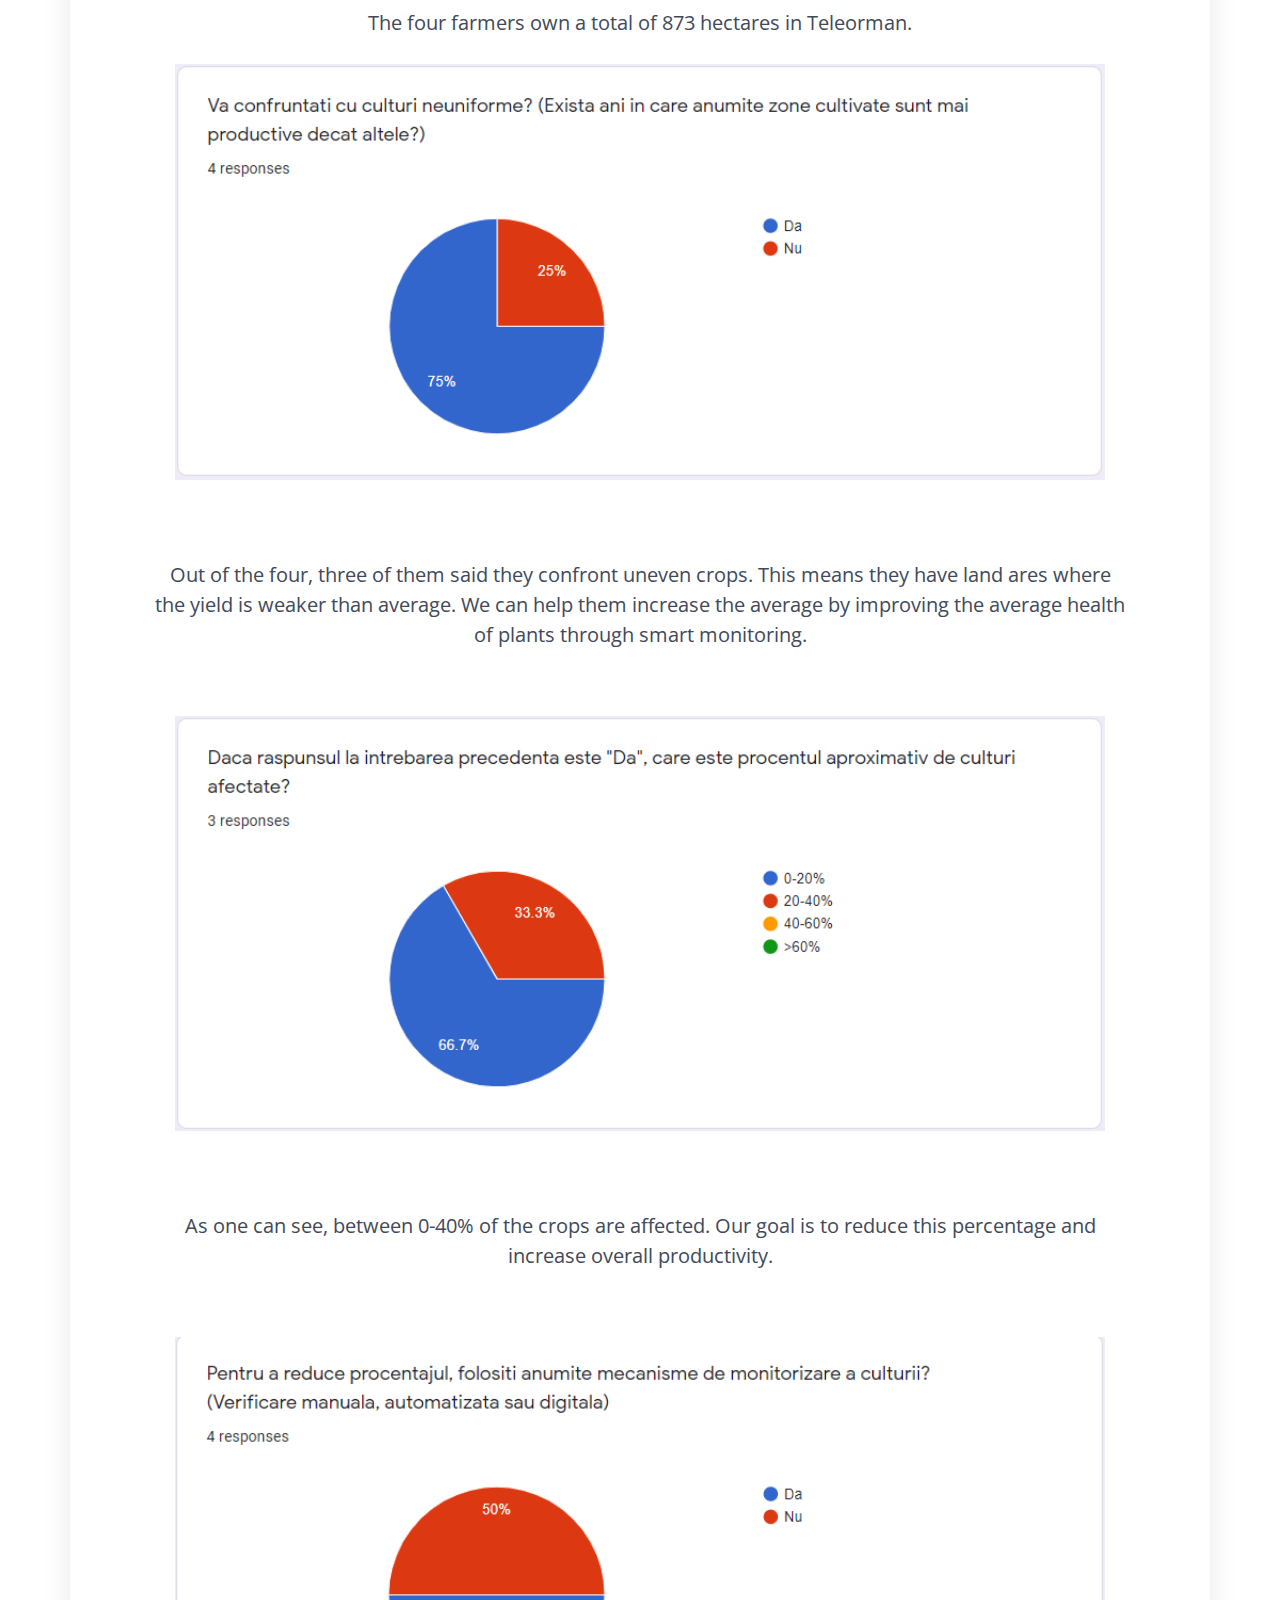
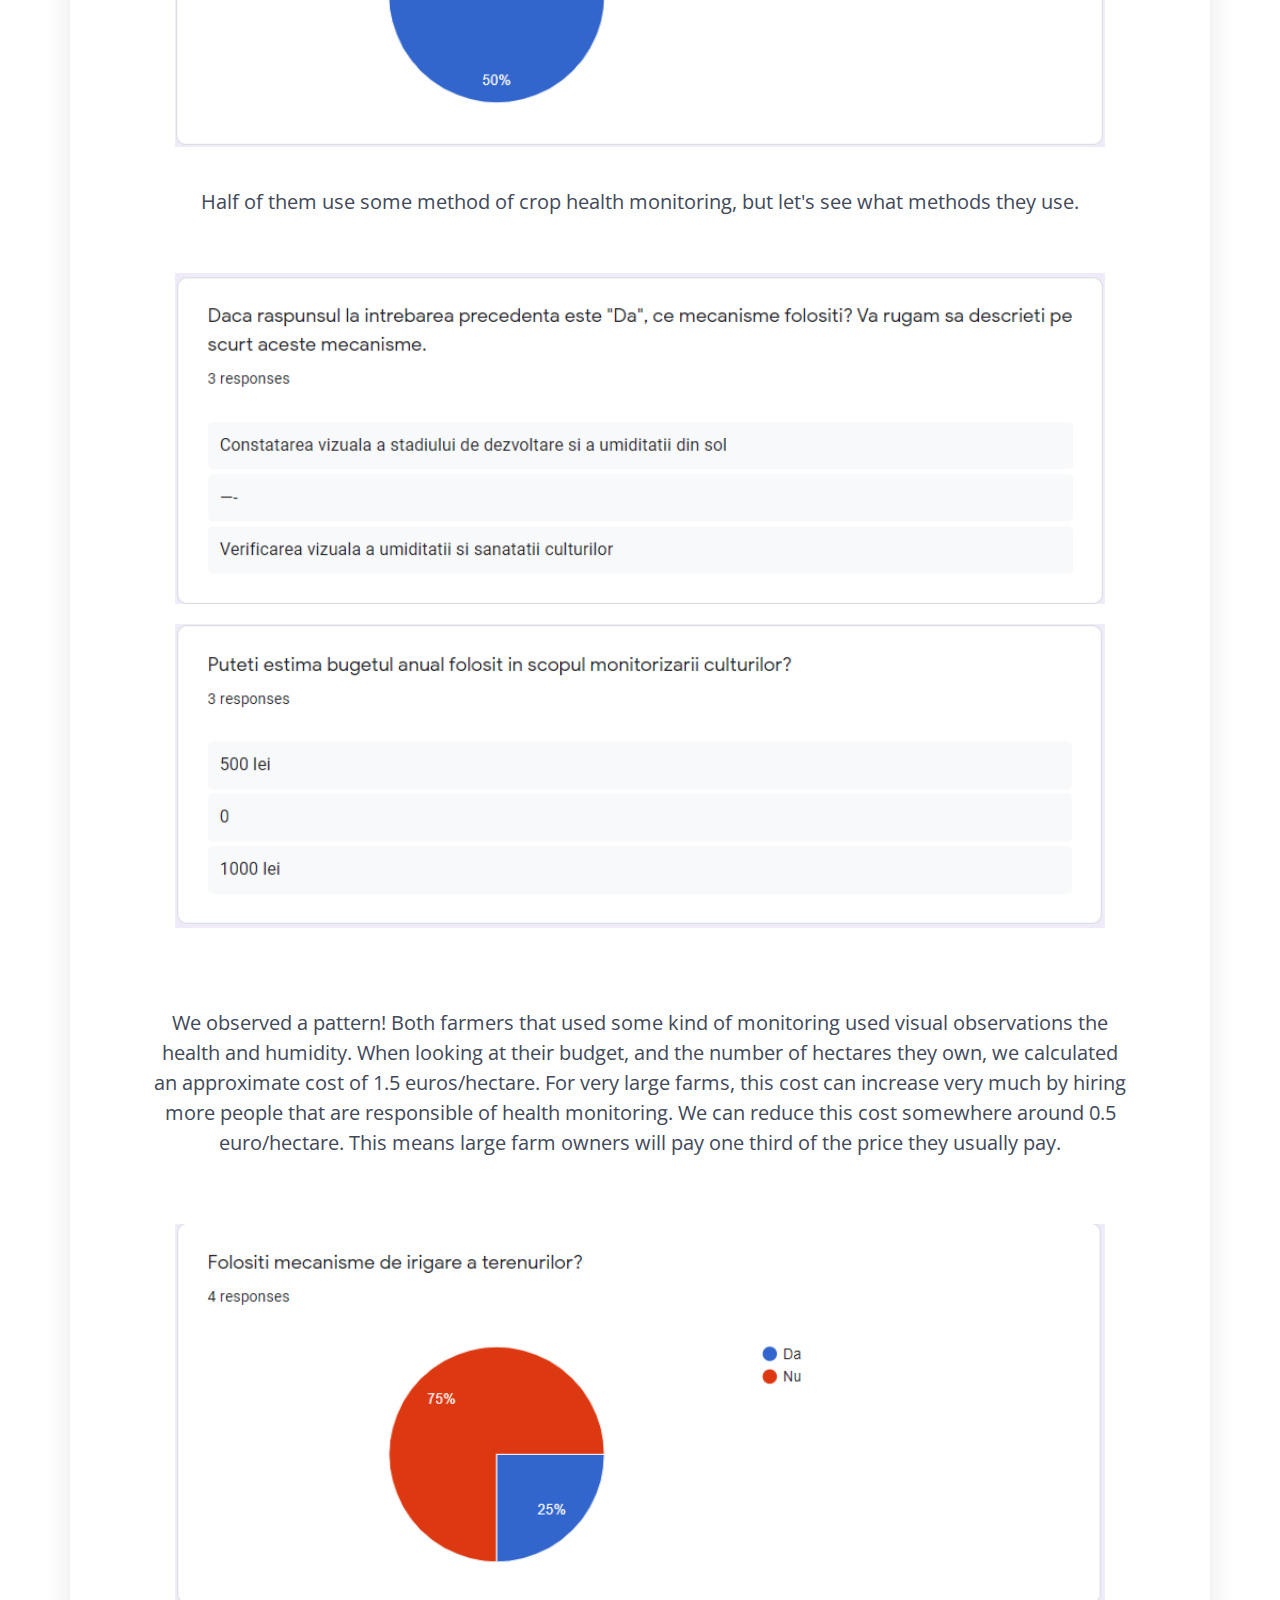
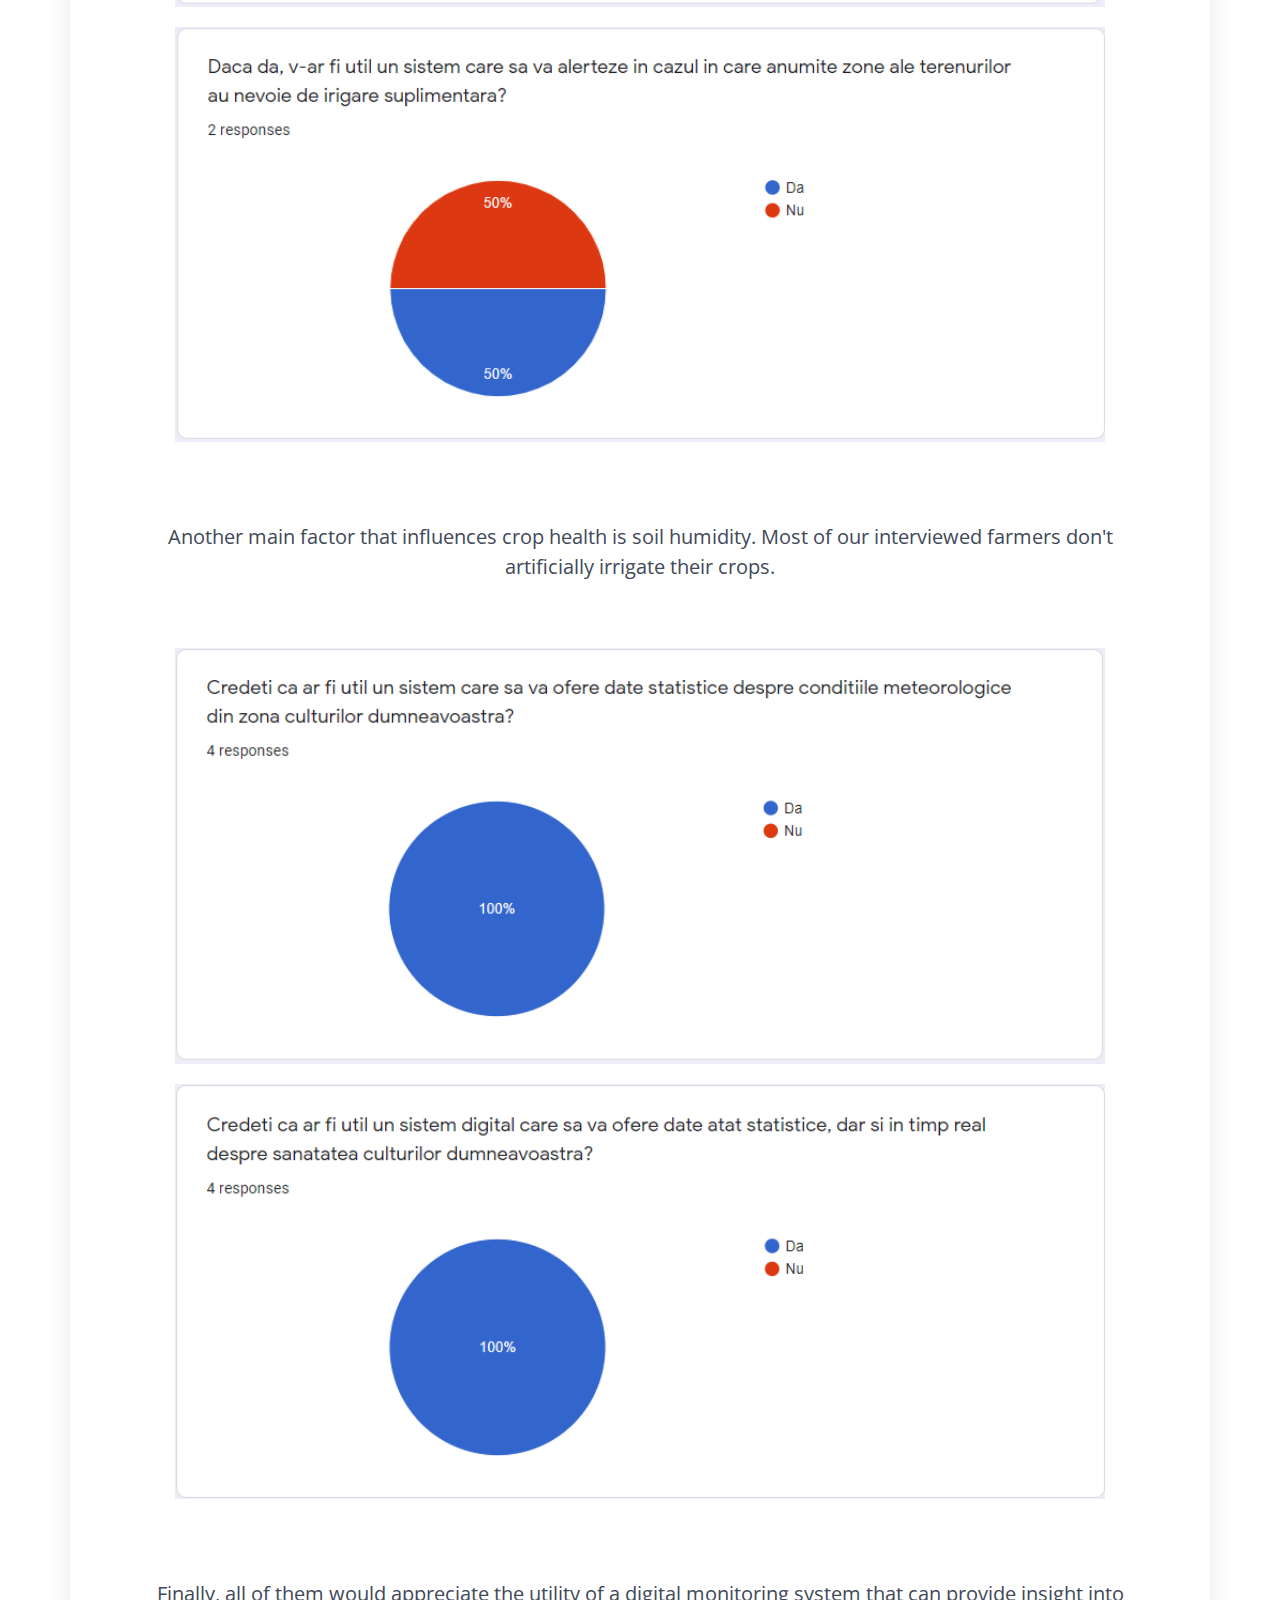
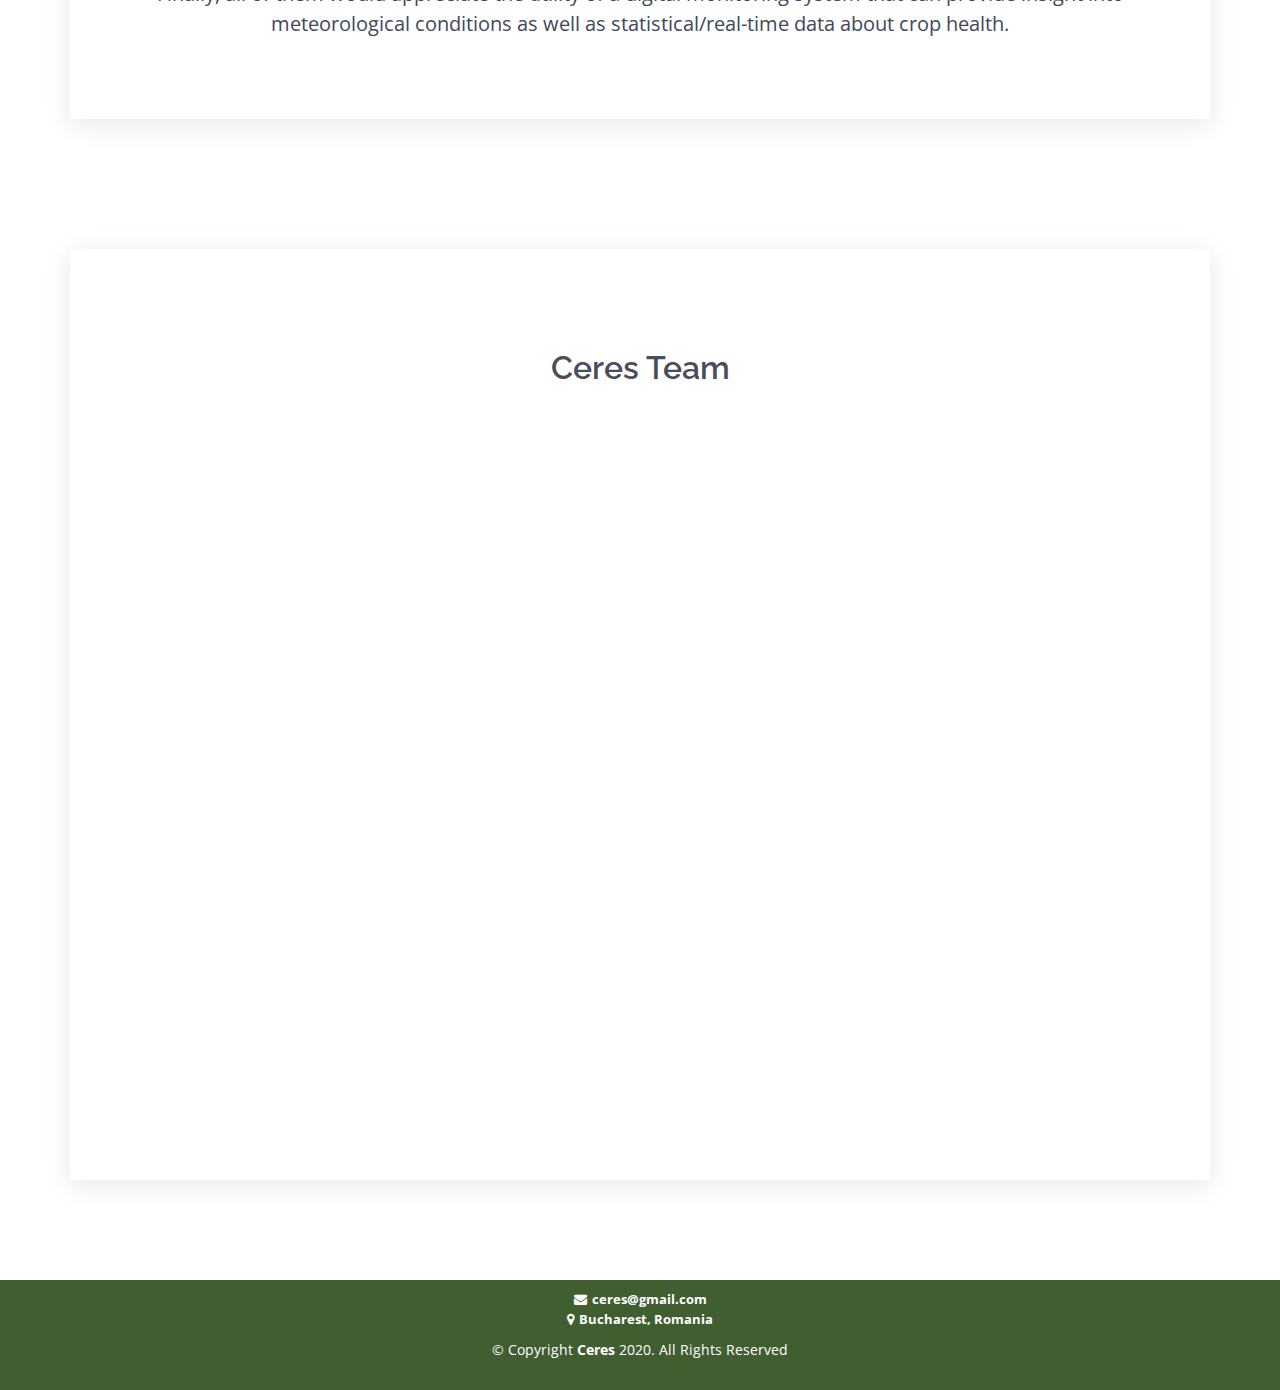
==== commit 498076a2: "Added validation text. Changed CSS to increase text and icons size for better readability." ====
--- a/validation1.html
+++ b/validation1.html
@@ -42,7 +42,7 @@
                         <a href="">Milestones</a>
                         <ul>
                             <li>
-                                <a href="#project-description">Project description</a>
+                                <a href="index.html#project-description">Project description</a>
                             </li>
                             <li><a href="validation1.html">Validation 1</a></li>
                             <li>
@@ -86,18 +86,33 @@
         <!-- ======= Identifying the Problem Section ======= -->
         <section id="about" class="about" style="padding-bottom: 0px; text-align: center;">
             <div class="container">
-                <div class="row no-gutters">
+                <div class="row no-gutters validation-row">
                     <div class="col-sm-11 d-flex flex-column justify-content-center about-content">
-                        <h4 class="title">
+                        <h1 class="title">
                             <a href="">Identifying the Problem</a>
-                        </h4>
-                        <p class="description">
-                            Any form of mass agriculture needs to be adapted to globalization and entered a new era:
-                            the Age of Technology. In order to make the agricultural part oriented on the high
-                            culture activity much more profitable it needs to be be much more efficient.
-                        </p>
-                    </div>
-                    <div class="col-sm-1 video-box">
+                        </h1>
+                        <p class="validation-description">
+                            We identified the problem by talking to Mihai, a friend whose family runs a farm
+                            in Teleorman county. He told us that his family was complaining about the
+                            yield this year, due to unfavorable weather conditions in the summer along
+                            with pests interfering with the crops. Together, we came to the conclusion that
+                            more efficient monitoring of crops can uncover problems within the crops early and
+                            as a result increasing productivity by acting in time to heal the crops by providing
+                            artificial irrigation and pesticides.
+                        </p>
+                        <p class="validation-description">
+                            With this problem in mind, we wanted to see if there are any other farmers that are
+                            dealing with productivity loss that can be prevented by efficient monitoring. So after
+                            talking to Mihai's father, we asked him to get us in contact with other farm owners.
+                        </p>
+                        <p class="validation-description">
+                            In the end, we defined the main problem as being that any form of mass agriculture
+                            needs to be adapted to globalization and entered a new era: the Age of Technology.
+                            In order to make the agricultural part oriented on the high culture activity much
+                            more profitable it needs to be be much more efficient.
+                        </p>
+                    </div>
+                    <div class="col-sm-1 video-box validation-description-icon-right">
                         <img src="assets/img/icons/analyze.svg" class="img-fluid" alt="" />
                     </div>
                 </div>
@@ -107,21 +122,26 @@
         <!-- ======= Initial Solution Section ======= -->
         <section id="about" class="about" style="padding-bottom: 0px; text-align: center;">
             <div class="container">
-                <div class="row no-gutters">
-                    <div class="col-sm-1 video-box">
-                        <img src="assets/img/icons/initial_solution.svg" class="img-fluid" alt="" />
+                <div class="row no-gutters validation-row">
+                    <div class="col-sm-1 video-box validation-description-icon-left">
+                        <img src="assets/img/icons/initial_solution.svg" class="img-fluid" alt=""/>
                     </div>
                     <div class="col-sm-11 d-flex flex-column justify-content-center about-content">
-                        <h4 class="title"><a href="">Initial Solution</a></h4>
-                        <p class="description">
-                            Each season, farmers have to make decisions about the
-                            quantities of fertilizers and plant protection products
-                            they are going to use. Satellite surveillance of agricultural
-                            land helps farmers make significant savings. A control panel
-                            allows them to monitor the productivity of cultivated areas
-                            and to permanently analyze historical data, including meteorological.
-                            In this way they can optimize the doses of agrochemicals, reducing
-                            the impact on the environment.
+                        <h1 class="title"><a href="">Initial Solution</a></h1>
+                        <p class="validation-description">
+                            In order to efficiently monitor the crops, we think the best idea is
+                            to use technology in our advantage.
+                            <br><br>
+                            What if we swap the human manual monitoring with drones that can fly around
+                            the field and scan the crops' health? Well, this is a good idea, but buying
+                            drones is really costly.
+                            <br><br>
+                            So we had to think deeper to find a very cheap and efficient way of providing
+                            insight into the cultivated area's health. And we concluded that satellite
+                            based monitoring can be the cheapest, yet a very efficient way to achieve
+                            our goal. There are free available satellite images that go back entire decades,
+                            so we can provide an extensive journal of crops evolution by analyzing these images
+                            and building informative maps for the farmers.
                         </p>
                     </div>
                 </div>
@@ -131,21 +151,16 @@
         <!-- ======= General Plan Section ======= -->
         <section id="about" class="about" style="padding-bottom: 0px; text-align: center;">
             <div class="container">
-                <div class="row no-gutters">
+                <div class="row no-gutters validation-row">
                     <div class="col-sm-11 d-flex flex-column justify-content-center about-content">
-                        <h4 class="title"><a href="">General Plan</a></h4>
-                        <p class="description">
-                            Each season, farmers have to make decisions about the
-                            quantities of fertilizers and plant protection products
-                            they are going to use. Satellite surveillance of agricultural
-                            land helps farmers make significant savings. A control panel
-                            allows them to monitor the productivity of cultivated areas
-                            and to permanently analyze historical data, including meteorological.
-                            In this way they can optimize the doses of agrochemicals, reducing
-                            the impact on the environment.
-                        </p>
-                    </div>
-                    <div class="col-sm-1 video-box">
+                        <h1 class="title"><a href="">General Plan</a></h1>
+                        <p class="validation-description">
+                            For the idea validation we proposed to talk to as many farmers as possible.
+                            The first step was to talk to Mihai's father and then we would try to reach to
+                            the contacts he gave us.
+                        </p>
+                    </div>
+                    <div class="col-sm-1 video-box validation-description-icon-right">
                         <img src="assets/img/icons/general_plan.svg" class="img-fluid" alt="" />
                     </div>
                 </div>
@@ -155,34 +170,89 @@
         <!-- ======= Clients' Problem Validation Section ======= -->
         <section id="about" class="about" style="text-align: center;">
             <div class="container">
-                <div class="row no-gutters">
-
-                    <div class="d-flex flex-column justify-content-center about-content">
-                        <h4 class="title"><a href="">Clients' Problem Validation Section</a></h4>
-                        <p class="description">
-                            Each season, farmers have to make decisions about the
-                            quantities of fertilizers and plant protection products
-                            they are going to use. Satellite surveillance of agricultural
-                            land helps farmers make significant savings. A control panel
-                            allows them to monitor the productivity of cultivated areas
-                            and to permanently analyze historical data, including meteorological.
-                            In this way they can optimize the doses of agrochemicals, reducing
-                            the impact on the environment.
-                        </p>
-                    </div>
-                </div>
-
-                <div class="responses">
+                <div class="row no-gutters validation-row">
+
+                    <div class="d-flex flex-column justify-content-center about-content">
+                        <h1 class="title"><a href="">Clients' Problem Validation Section</a></h1>
+                        <p class="validation-description">
+                            Because we were not able to talk with the farmers face to face, we
+                            thought the best idea would be to create a form that would address
+                            our questions. We wanted to know if other farmers have the same problems
+                            that could be solved by digital monitoring.
+                        </p>
+                        <p class="validation-description">
+                            We shared the form to multiple farm owners and managed to get responses
+                            from four of them.
+                        </p>
+                    </div>
+                </div>
+
+                <div class="row no-gutters validation-row responses">
+                    <img src="assets/img/ceres_responses/Ceres_Hectare.PNG">
+                    <p class="validation-description">
+                        The four farmers own a total of 873 hectares in Teleorman.
+                    </p>
+
+                    <img src="assets/img/ceres_responses/Ceres_Uniform.PNG">
+                    <div class="d-flex flex-column justify-content-center about-content">
+                        <p class="validation-description">
+                            Out of the four, three of them said they confront uneven crops. This means
+                            they have land ares where the yield is weaker than average. We can help them
+                            increase the average by improving the average health of plants through smart
+                            monitoring.
+                        </p>
+                    </div>
+
+                    <img src="assets/img/ceres_responses/Ceres_Uniform_Percent.PNG">
+                    <div class="d-flex flex-column justify-content-center about-content">
+                        <p class="validation-description">
+                            As one can see, between 0-40% of the crops are affected. Our goal is to
+                            reduce this percentage and increase overall productivity.
+                        </p>
+                    </div>
+
+                    <img src="assets/img/ceres_responses/Ceres_Monitorizare.PNG">
+
+                    <p class="validation-description">
+                        Half of them use some method of crop health monitoring, but let's see what
+                        methods they use. <br><br>
+                    </p>
+
+                    <img src="assets/img/ceres_responses/Ceres_Monitorizare_Metode.PNG">
                     <img src="assets/img/ceres_responses/Ceres_Buget.PNG">
-                    <img src="assets/img/ceres_responses/Ceres_Hectare.PNG">
+                    <div class="d-flex flex-column justify-content-center about-content">
+                        <p class="validation-description">
+                            We observed a pattern! Both farmers that used some kind of monitoring used
+                            visual observations the health and humidity. When looking at their budget,
+                            and the number of hectares they own, we calculated an approximate cost of
+                            1.5 euros/hectare. For very large farms, this cost can increase very much
+                            by hiring more people that are responsible of health monitoring. We can
+                            reduce this cost somewhere around 0.5 euro/hectare. This means large farm
+                            owners will pay one third of the price they usually pay.
+                        </p>
+                    </div>
+
+
                     <img src="assets/img/ceres_responses/Ceres_Irigare.PNG">
                     <img src="assets/img/ceres_responses/Ceres_Irigare_Digital.PNG">
+
+                    <div class="d-flex flex-column justify-content-center about-content">
+                        <p class="validation-description">
+                            Another main factor that influences crop health is soil humidity. Most
+                            of our interviewed farmers don't artificially irrigate their crops.
+                        </p>
+                    </div>
+
                     <img src="assets/img/ceres_responses/Ceres_Meteo.PNG">
-                    <img src="assets/img/ceres_responses/Ceres_Monitorizare.PNG">
-                    <img src="assets/img/ceres_responses/Ceres_Monitorizare_Metode.PNG">
                     <img src="assets/img/ceres_responses/Ceres_Statistic.PNG">
-                    <img src="assets/img/ceres_responses/Ceres_Uniform.PNG">
-                    <img src="assets/img/ceres_responses/Ceres_Uniform_Percent.PNG">
+
+                    <div class="d-flex flex-column justify-content-center about-content">
+                        <p class="validation-description">
+                            Finally, all of them would appreciate the utility of a digital
+                            monitoring system that can provide insight into meteorological
+                            conditions as well as statistical/real-time data about crop health.
+                        </p>
+                    </div>
 
                     </br>
                 </div>
@@ -205,7 +275,7 @@
                                 <img src="assets/img/team/team-1.jpeg" class="img-fluid" alt="" />
                             </div>
                             <div class="member-info">
-                                <h4>Vlad Hoaghe</h4>
+                                <h1>Vlad Hoaghe</h1>
                                 <span>Front-end developer</span>
                                 <span>
                                     <i class="fa fa-envelope" style='font-size:12px'></i>
@@ -221,7 +291,7 @@
                                 <img src="assets/img/team/team-2.jpg" class="img-fluid" alt="" />
                             </div>
                             <div class="member-info">
-                                <h4>Marian Maraloi</h4>
+                                <h1>Marian Maraloi</h1>
                                 <span>Project Manager</span>
                                 <span>
                                     <i class="fa fa-envelope" style='font-size:12px'></i>
@@ -237,7 +307,7 @@
                                 <img src="assets/img/team/team-3.jpg" class="img-fluid" alt="" />
                             </div>
                             <div class="member-info">
-                                <h4>Larisa Matei</h4>
+                                <h1>Larisa Matei</h1>
                                 <span>Back-end developer</span>
                                 <span>
                                     <i class="fa fa-envelope" style='font-size:12px'></i>
@@ -254,7 +324,7 @@
                                     <img src="assets/img/team/team-4.jpg" class="img-fluid" alt="" />
                                 </div>
                                 <div class="member-info">
-                                    <h4>Anca Suliman</h4>
+                                    <h1>Anca Suliman</h1>
                                     <span>Front-end developer</span>
                                     <span>
                                         <i class="fa fa-envelope" style='font-size:12px'></i>
@@ -270,7 +340,7 @@
                                     <img src="assets/img/team/team-5.jpg" class="img-fluid" alt="" />
                                 </div>
                                 <div class="member-info">
-                                    <h4>Matei Tiţa</h4>
+                                    <h1>Matei Tiţa</h1>
                                     <span>Front-end developer</span>
                                     <span>
                                         <i class="fa fa-envelope" style='font-size:12px'></i>
@@ -286,7 +356,7 @@
                                     <img src="assets/img/team/team-6.jpg" class="img-fluid" alt="" />
                                 </div>
                                 <div class="member-info">
-                                    <h4>Cătălin Vâjâială-Tomici</h4>
+                                    <h1>Cătălin Vâjâială-Tomici</h1>
                                     <span>Back-end developer</span>
                                     <span>
                                         <i class="fa fa-envelope" style="font-size: 12px;"></i>
--- a/assets/css/style.css
+++ b/assets/css/style.css
@@ -1028,3 +1028,33 @@
     width: 90%;
     padding: 10px;
 }
+
+/*--------------------------------------------------------------
+# Validation
+--------------------------------------------------------------*/
+
+.validation-row {
+    width: 95%;
+    margin-left: auto;
+    margin-right: auto;
+}
+
+.validation-description {
+    text-align: center;
+    padding-top: 30px;
+    font-size: 20px;
+    margin-left: auto;
+    margin-right: auto;
+}
+
+.validation-description-icon-left {
+    display: block;
+    float: left;
+    transform: scale(2);
+}
+
+.validation-description-icon-right {
+    display: block;
+    float: right;
+    transform: scale(2);
+}